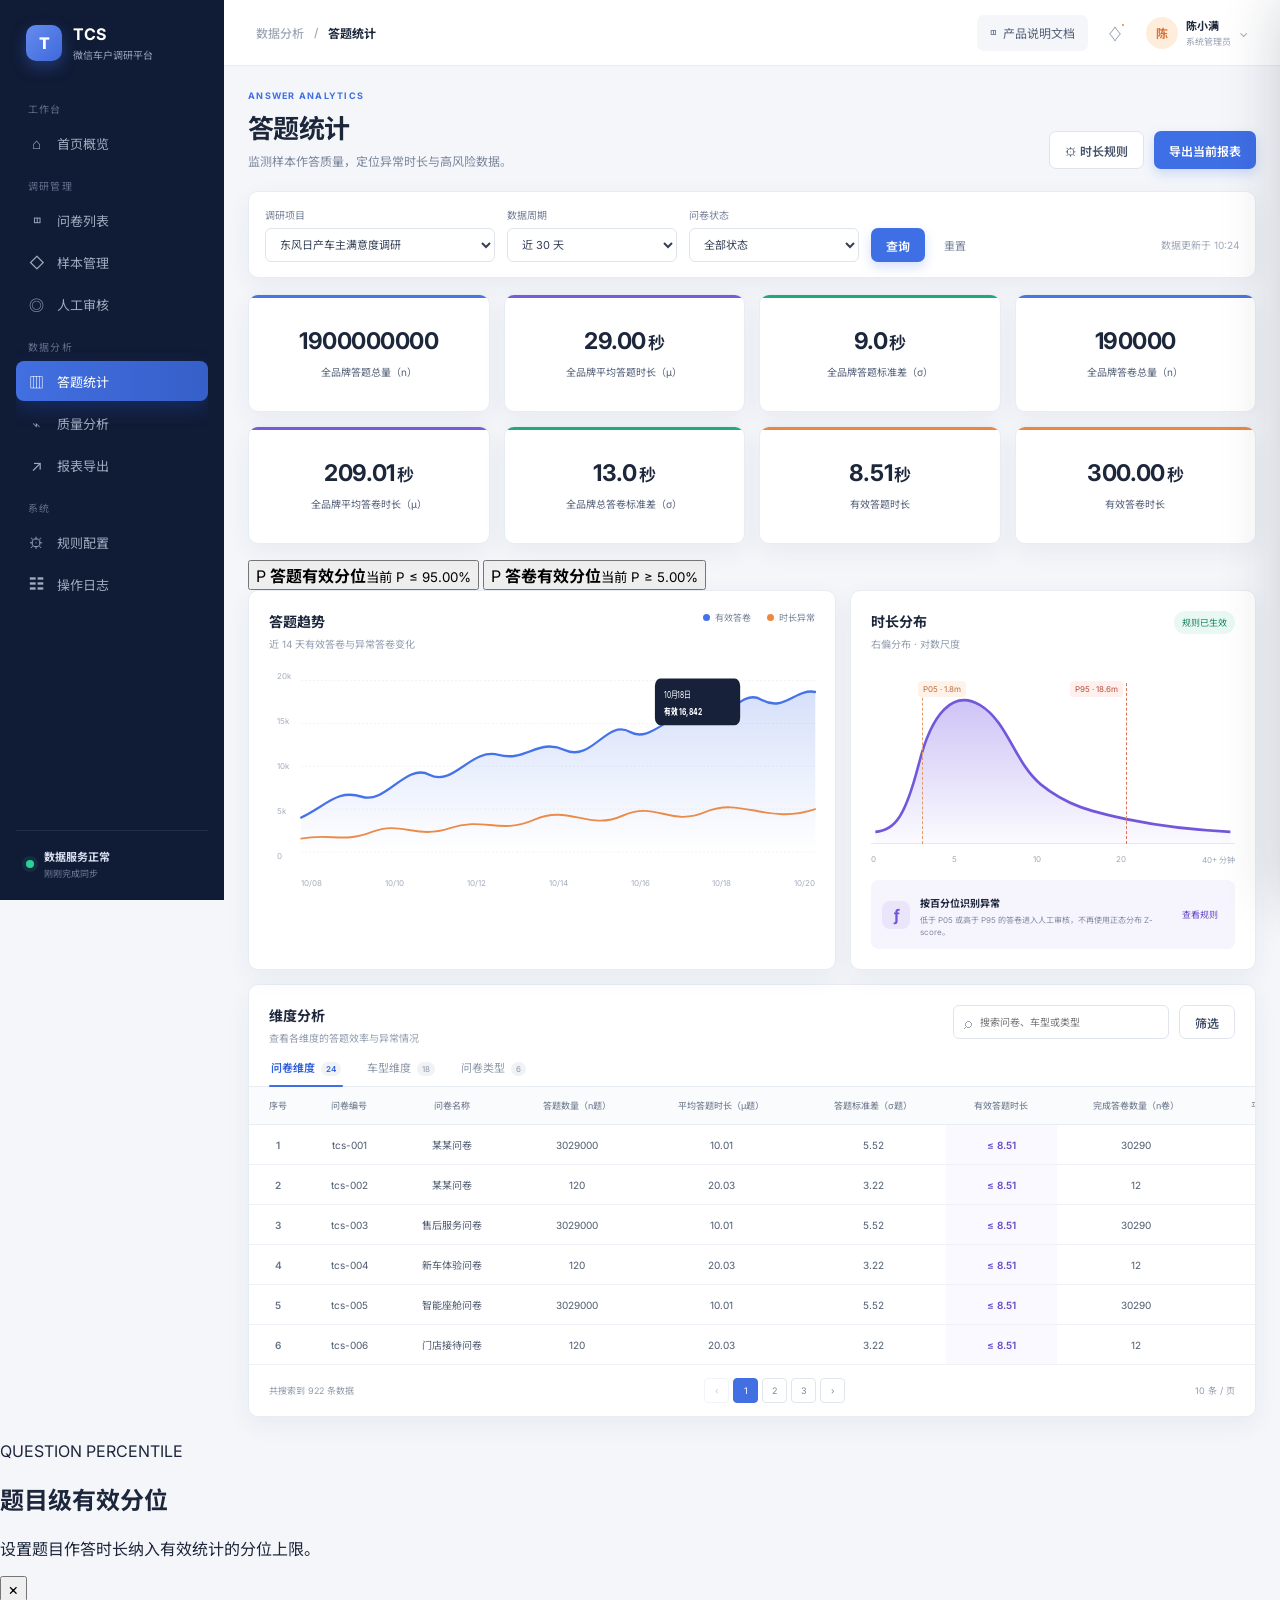
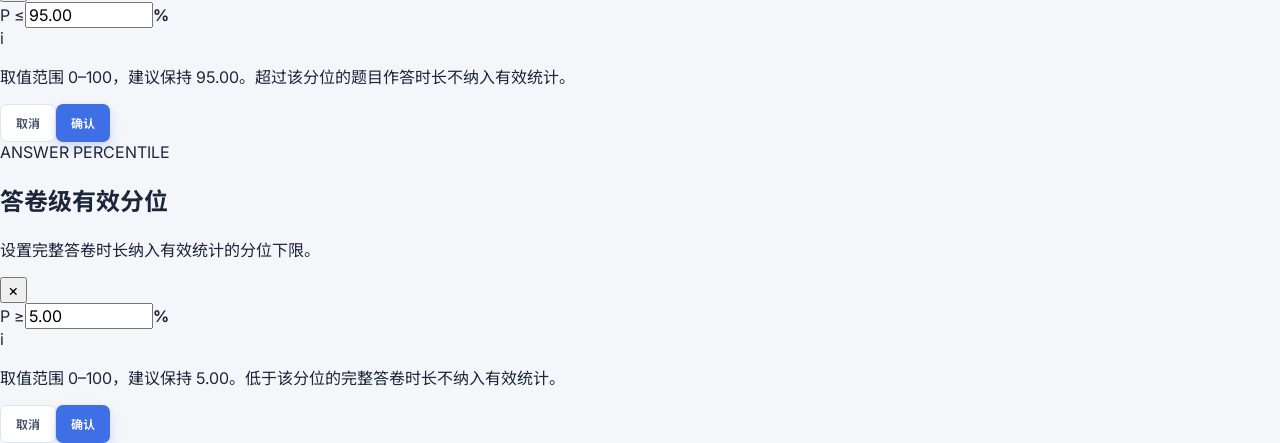
==== answer-statistics/index.html @ dcd7cc75 "Add percentile settings in index.html" ====
<!doctype html>
<html lang="zh-CN">
  <head>
    <meta charset="UTF-8" />
    <meta name="viewport" content="width=device-width, initial-scale=1.0" />
    <meta name="description" content="微信车户调研平台 · 答题统计" />
    <title>答题统计 · TCS</title>
    <link rel="preconnect" href="https://fonts.googleapis.com" />
    <link rel="preconnect" href="https://fonts.gstatic.com" crossorigin />
    <link href="https://fonts.googleapis.com/css2?family=Inter:wght@400;500;600;700&family=Noto+Sans+SC:wght@400;500;600;700&display=swap" rel="stylesheet" />
    <link rel="stylesheet" href="styles.css" />
    <link rel="stylesheet" href="overrides.css" />
  </head>
  <body>
    <div class="app-shell">
      <aside class="sidebar" aria-label="主导航">
        <a class="brand" href="#" aria-label="TCS 首页">
          <span class="brand-mark">T</span>
          <span><strong>TCS</strong><small>微信车户调研平台</small></span>
        </a>

        <nav class="menu">
          <p class="menu-label">工作台</p>
          <a href="#"><span class="menu-icon">⌂</span>首页概览</a>
          <p class="menu-label">调研管理</p>
          <a href="#"><span class="menu-icon">◫</span>问卷列表</a>
          <a href="#"><span class="menu-icon">◇</span>样本管理</a>
          <a href="#"><span class="menu-icon">◎</span>人工审核</a>
          <p class="menu-label">数据分析</p>
          <a class="active" href="#" aria-current="page"><span class="menu-icon">▥</span>答题统计</a>
          <a href="#"><span class="menu-icon">⌁</span>质量分析</a>
          <a href="#"><span class="menu-icon">↗</span>报表导出</a>
          <p class="menu-label">系统</p>
          <a href="#"><span class="menu-icon">⚙</span>规则配置</a>
          <a href="#"><span class="menu-icon">☷</span>操作日志</a>
        </nav>

        <div class="sidebar-foot">
          <span class="status-dot"></span>
          <div><strong>数据服务正常</strong><small>刚刚完成同步</small></div>
        </div>
      </aside>

      <main class="main">
        <header class="topbar">
          <div class="breadcrumb"><span>数据分析</span><b>/</b><strong>答题统计</strong></div>
          <div class="top-actions">
            <button class="ghost-button" id="docButton"><span>◫</span>产品说明文档</button>
            <button class="icon-button" aria-label="通知">♢<i></i></button>
            <div class="profile"><span class="avatar">陈</span><div><strong>陈小满</strong><small>系统管理员</small></div><span>⌄</span></div>
          </div>
        </header>

        <div class="content">
          <section class="page-heading">
            <div>
              <p class="eyebrow">ANSWER ANALYTICS</p>
              <h1>答题统计</h1>
              <p>监测样本作答质量，定位异常时长与高风险数据。</p>
            </div>
            <div class="heading-actions">
              <button class="secondary-button" id="ruleButton">⚙ 时长规则</button>
              <button class="primary-button" id="exportButton">导出当前报表</button>
            </div>
          </section>

          <section class="filter-card" aria-label="筛选条件">
            <label>调研项目
              <select id="projectFilter"><option>东风日产车主满意度调研</option><option>新能源购车意向研究</option></select>
            </label>
            <label>数据周期
              <select id="periodFilter"><option>近 30 天</option><option>近 7 天</option><option>本季度</option></select>
            </label>
            <label>问卷状态
              <select><option>全部状态</option><option>已完成</option><option>已审核</option></select>
            </label>
            <button class="primary-button compact" id="queryButton">查询</button>
            <button class="text-button" id="resetButton">重置</button>
            <span class="updated-at">数据更新于 10:24</span>
          </section>

          <section class="metrics" aria-label="关键指标">
            <article class="metric-card precise accent-blue">
              <strong>1900000000</strong><span>全品牌答题总量（n）</span>
            </article>
            <article class="metric-card precise accent-violet">
              <strong>29.00<em>秒</em></strong><span>全品牌平均答题时长（μ）</span>
            </article>
            <article class="metric-card precise accent-green">
              <strong>9.0<em>秒</em></strong><span>全品牌答题标准差（σ）</span>
            </article>
            <article class="metric-card precise accent-blue">
              <strong>190000</strong><span>全品牌答卷总量（n）</span>
            </article>
            <article class="metric-card precise accent-violet">
              <strong>209.01<em>秒</em></strong><span>全品牌平均答卷时长（μ）</span>
            </article>
            <article class="metric-card precise accent-green">
              <strong>13.0<em>秒</em></strong><span>全品牌总答卷标准差（σ）</span>
            </article>
            <article class="metric-card precise accent-orange">
              <strong>8.51<em>秒</em></strong><span>有效答题时长</span>
            </article>
            <article class="metric-card precise accent-orange">
              <strong>300.00<em>秒</em></strong><span>有效答卷时长</span>
            </article>
          </section>

          <section class="percentile-actions" aria-label="有效分位设置">
            <button class="percentile-button" id="questionPercentileButton">
              <span class="percentile-button-icon">P</span>
              <span><strong>答题有效分位</strong><small id="questionPercentileSummary">当前 P ≤ 95.00%</small></span>
            </button>
            <button class="percentile-button" id="answerPercentileButton">
              <span class="percentile-button-icon">P</span>
              <span><strong>答卷有效分位</strong><small id="answerPercentileSummary">当前 P ≥ 5.00%</small></span>
            </button>
          </section>

          <section class="insight-grid">
            <article class="panel chart-panel">
              <div class="panel-head">
                <div><h2>答题趋势</h2><p>近 14 天有效答卷与异常答卷变化</p></div>
                <div class="legend"><span><i class="blue"></i>有效答卷</span><span><i class="orange"></i>时长异常</span></div>
              </div>
              <div class="chart-wrap">
                <div class="y-labels"><span>20k</span><span>15k</span><span>10k</span><span>5k</span><span>0</span></div>
                <svg id="trendChart" viewBox="0 0 760 210" preserveAspectRatio="none" role="img" aria-label="答题趋势折线图">
                  <defs><linearGradient id="areaBlue" x1="0" y1="0" x2="0" y2="1"><stop offset="0" stop-color="#4472e8" stop-opacity=".22"/><stop offset="1" stop-color="#4472e8" stop-opacity="0"/></linearGradient></defs>
                  <g class="grid-lines"><line x1="0" y1="10" x2="760" y2="10"/><line x1="0" y1="55" x2="760" y2="55"/><line x1="0" y1="100" x2="760" y2="100"/><line x1="0" y1="145" x2="760" y2="145"/><line x1="0" y1="190" x2="760" y2="190"/></g>
                  <path class="area" d="M0,154 C40,140 54,124 90,132 S155,96 190,109 S252,80 292,88 S350,70 390,83 S452,50 486,64 S552,33 586,50 S646,16 680,30 S730,18 760,22 L760,190 L0,190Z"/>
                  <path class="line-main" d="M0,154 C40,140 54,124 90,132 S155,96 190,109 S252,80 292,88 S350,70 390,83 S452,50 486,64 S552,33 586,50 S646,16 680,30 S730,18 760,22"/>
                  <path class="line-alert" d="M0,176 C45,170 62,181 105,169 S170,177 220,165 S294,172 345,156 S425,168 475,152 S545,164 598,148 S690,162 760,145"/>
                  <circle class="focus-dot" cx="586" cy="50" r="5"/><g class="chart-tip"><rect x="523" y="8" width="126" height="49" rx="8"/><text x="537" y="28">10月18日</text><text x="537" y="46">有效 16,842</text></g>
                </svg>
                <div class="x-labels"><span>10/08</span><span>10/10</span><span>10/12</span><span>10/14</span><span>10/16</span><span>10/18</span><span>10/20</span></div>
              </div>
            </article>

            <article class="panel distribution-panel">
              <div class="panel-head"><div><h2>时长分布</h2><p>右偏分布 · 对数尺度</p></div><span class="live-tag">规则已生效</span></div>
              <div class="distribution-chart">
                <div class="threshold p05"><span>P05 · 1.8m</span></div>
                <div class="threshold p95"><span>P95 · 18.6m</span></div>
                <svg viewBox="0 0 420 190" preserveAspectRatio="none" aria-label="右偏时长分布曲线">
                  <defs><linearGradient id="distArea" x1="0" y1="0" x2="0" y2="1"><stop offset="0" stop-color="#7d63e7" stop-opacity=".38"/><stop offset="1" stop-color="#7d63e7" stop-opacity=".03"/></linearGradient></defs>
                  <path d="M5,178 C28,177 40,160 55,106 C70,50 95,25 126,42 C158,60 166,104 196,127 C229,152 260,157 298,165 C334,172 370,176 415,178 L415,190 L5,190Z" fill="url(#distArea)"/>
                  <path d="M5,178 C28,177 40,160 55,106 C70,50 95,25 126,42 C158,60 166,104 196,127 C229,152 260,157 298,165 C334,172 370,176 415,178" fill="none" stroke="#7357db" stroke-width="3"/>
                </svg>
                <div class="dist-axis"><span>0</span><span>5</span><span>10</span><span>20</span><span>40+ 分钟</span></div>
              </div>
              <div class="rule-summary"><span class="rule-icon">ƒ</span><div><strong>按百分位识别异常</strong><p>低于 P05 或高于 P95 的答卷进入人工审核，不再使用正态分布 Z-score。</p></div><button id="detailRuleButton">查看规则</button></div>
            </article>
          </section>

          <section class="panel data-panel">
            <div class="panel-head table-head">
              <div><h2>维度分析</h2><p>查看各维度的答题效率与异常情况</p></div>
              <div class="table-actions"><label class="search-box">⌕<input id="tableSearch" placeholder="搜索问卷、车型或类型" /></label><button class="secondary-button">筛选</button></div>
            </div>
            <div class="tabs" role="tablist">
              <button class="tab active" data-tab="question">问卷维度 <span>24</span></button>
              <button class="tab" data-tab="vehicle">车型维度 <span>18</span></button>
              <button class="tab" data-tab="type">问卷类型 <span>6</span></button>
            </div>
            <div class="table-wrap">
              <table id="dimensionTable" class="question-table">
                <thead id="dataHead"></thead>
                <tbody id="dataRows"></tbody>
              </table>
            </div>
            <div class="pagination"><span id="resultCount">共 24 条数据</span><div><button disabled>‹</button><button class="current">1</button><button>2</button><button>3</button><button>›</button></div><span>10 条 / 页</span></div>
          </section>
        </div>
      </main>
    </div>

    <div class="drawer-backdrop" id="drawerBackdrop"></div>
    <aside class="doc-drawer" id="docDrawer" aria-hidden="true" aria-label="产品说明文档">
      <div class="drawer-head"><div><span class="doc-kicker">PRODUCT BRIEF · V1.3</span><h2>答题统计 · 产品说明</h2></div><button class="close-button" id="closeDrawer" aria-label="关闭">×</button></div>
      <div class="drawer-nav"><button class="active" data-section="overview">功能概述</button><button data-section="rule">时长规则</button><button data-section="fields">字段口径</button></div>
      <div class="drawer-content">
        <section class="doc-section" id="overview">
          <h3>1. 功能概述</h3>
          <p>答题统计用于从问卷、车型和问卷类型三个维度，监控答卷规模、作答效率与异常质量，帮助审核人员快速定位需复核样本。</p>
          <div class="callout blue"><strong>本次更新</strong><p>新增左侧「答题统计」菜单；人工审核的时长判定由正态假设调整为适配右偏数据的百分位规则。</p></div>
          <h4>核心操作</h4>
          <ol><li>选择项目、周期和问卷状态后点击「查询」。</li><li>通过趋势与分布识别异常波动。</li><li>切换分析维度，在列表查看异常答卷并进入人工审核。</li></ol>
        </section>
        <section class="doc-section" id="rule">
          <h3>2. 人工审核 · 时长判断规则</h3>
          <p>实际答题时长通常呈右偏长尾，均值与标准差容易被极端值拉高。因此不再使用原正态分布 Z-score，改用<strong>分组百分位</strong>作为主判定。</p>
          <div class="formula-card"><span>建议规则</span><strong>异常 = t &lt; P05 或 t &gt; P95</strong><small>t = 有效作答时长；阈值按问卷版本 × 渠道分组计算</small></div>
          <h4>处理流程</h4>
          <div class="steps"><div><b>1</b><span><strong>数据清洗</strong><small>排除预览、超时中断与无效记录</small></span></div><i></i><div><b>2</b><span><strong>分组计算</strong><small>对时长做 log1p 后计算 P05 / P95</small></span></div><i></i><div><b>3</b><span><strong>生成标记</strong><small>过短 / 正常 / 过长，写入判定版本</small></span></div></div>
          <div class="callout amber"><strong>小样本保护</strong><p>分组有效样本少于 200 时，回退到同问卷类型近 90 天基线；少于 50 时仅提示、不自动判异常。</p></div>
          <h4>落地改动</h4>
          <ul><li>离线任务：每日重算分组阈值，并保留规则版本与样本窗口。</li><li>审核接口：返回 <code>duration_status</code>、<code>threshold_low</code>、<code>threshold_high</code> 与判定原因。</li><li>页面列表：展示阈值、异常类型及规则状态，支持筛选并跳转人工审核。</li><li>上线验收：历史 30 天回放，对比人工命中率、误报率和异常覆盖率。</li></ul>
        </section>
        <section class="doc-section" id="fields">
          <h3>3. 字段与指标口径</h3>
          <dl class="field-list"><div><dt>有效答题时长</dt><dd>提交时间减开始时间，扣除页面切后台超过 5 分钟的停留段。</dd></div><div><dt>异常率</dt><dd>时长异常答卷数 ÷ 有效答卷数。</dd></div><div><dt>P05 / P95</dt><dd>同分组有效时长在当前滚动窗口内的第 5 / 95 百分位值。</dd></div><div><dt>人工审核</dt><dd>异常样本进入待审核池，由审核员确认通过或驳回。</dd></div></dl>
          <p class="doc-note">更新时间：2026-10-21 · 负责人：数据产品组</p>
        </section>
      </div>
    </aside>

    <div class="setting-backdrop" id="settingBackdrop"></div>
    <section class="setting-modal" id="questionPercentileModal" role="dialog" aria-modal="true" aria-labelledby="questionPercentileTitle" aria-hidden="true">
      <div class="setting-modal-head">
        <div><span class="setting-kicker">QUESTION PERCENTILE</span><h2 id="questionPercentileTitle">题目级有效分位</h2><p>设置题目作答时长纳入有效统计的分位上限。</p></div>
        <button class="setting-close" data-setting-close aria-label="关闭">×</button>
      </div>
      <div class="setting-modal-body">
        <label class="percentile-field"><span>P ≤</span><input id="questionPercentileInput" type="number" min="0" max="100" step="0.01" value="95.00" /><b>%</b></label>
        <div class="setting-hint"><span>i</span><p>取值范围 0–100，建议保持 95.00。超过该分位的题目作答时长不纳入有效统计。</p></div>
      </div>
      <div class="setting-modal-foot"><button class="secondary-button" data-setting-close>取消</button><button class="primary-button" id="saveQuestionPercentile">确认</button></div>
    </section>

    <section class="setting-modal" id="answerPercentileModal" role="dialog" aria-modal="true" aria-labelledby="answerPercentileTitle" aria-hidden="true">
      <div class="setting-modal-head">
        <div><span class="setting-kicker">ANSWER PERCENTILE</span><h2 id="answerPercentileTitle">答卷级有效分位</h2><p>设置完整答卷时长纳入有效统计的分位下限。</p></div>
        <button class="setting-close" data-setting-close aria-label="关闭">×</button>
      </div>
      <div class="setting-modal-body">
        <label class="percentile-field"><span>P ≥</span><input id="answerPercentileInput" type="number" min="0" max="100" step="0.01" value="5.00" /><b>%</b></label>
        <div class="setting-hint"><span>i</span><p>取值范围 0–100，建议保持 5.00。低于该分位的完整答卷时长不纳入有效统计。</p></div>
      </div>
      <div class="setting-modal-foot"><button class="secondary-button" data-setting-close>取消</button><button class="primary-button" id="saveAnswerPercentile">确认</button></div>
    </section>

    <div class="toast" id="toast"><span>✓</span><p><strong>已完成</strong><small>报表已准备就绪</small></p></div>
    <script src="app.js"></script>
  </body>
</html>
---- answer-statistics/styles.css ----
:root{--navy:#101b35;--navy-2:#172646;--primary:#3f6fe5;--primary-2:#2f5fd3;--bg:#f4f6fa;--panel:#fff;--text:#1d273b;--muted:#7b879e;--line:#e8ecf3;--green:#1fa879;--orange:#ee873b;--violet:#7457da;--shadow:0 8px 24px rgba(34,51,84,.06);font-family:Inter,"Noto Sans SC",sans-serif;color:var(--text);background:var(--bg);font-synthesis:none}
*{box-sizing:border-box}body{margin:0;min-width:1180px;background:var(--bg)}button,input,select{font:inherit}.app-shell{display:flex;min-height:100vh}.sidebar{position:fixed;inset:0 auto 0 0;width:224px;background:var(--navy);color:#d8e0f0;padding:24px 16px 18px;display:flex;flex-direction:column;z-index:5}.brand{display:flex;gap:11px;align-items:center;color:white;text-decoration:none;padding:0 10px 26px}.brand-mark{width:36px;height:36px;border-radius:10px;display:grid;place-items:center;background:linear-gradient(135deg,#668cf0,#3d69da);font-weight:800;box-shadow:0 6px 16px rgba(68,114,232,.35)}.brand strong{display:block;font-size:16px;letter-spacing:.04em}.brand small{display:block;font-size:10px;color:#95a4c0;margin-top:3px}.menu{overflow:auto}.menu-label{padding:13px 12px 5px;margin:0;color:#61708d;font-size:10px;letter-spacing:.12em}.menu a{height:40px;padding:0 12px;display:flex;align-items:center;gap:12px;border-radius:8px;color:#9facbf;text-decoration:none;font-size:13px;margin:2px 0;transition:.2s}.menu a:hover{color:white;background:rgba(255,255,255,.05)}.menu a.active{color:#fff;background:linear-gradient(90deg,#426fe1,#365fc8);box-shadow:0 7px 20px rgba(38,82,189,.32)}.menu-icon{width:17px;text-align:center;font-size:15px}.sidebar-foot{margin-top:auto;border-top:1px solid rgba(255,255,255,.08);padding:17px 10px 2px;display:flex;gap:10px;align-items:center}.status-dot{width:8px;height:8px;border-radius:50%;background:#2ad19b;box-shadow:0 0 0 4px rgba(42,209,155,.1)}.sidebar-foot strong,.sidebar-foot small{display:block}.sidebar-foot strong{font-size:11px}.sidebar-foot small{font-size:9px;color:#6f7f9c;margin-top:3px}.main{margin-left:224px;width:calc(100% - 224px)}.topbar{height:66px;background:#fff;border-bottom:1px solid var(--line);display:flex;align-items:center;justify-content:space-between;padding:0 32px;position:sticky;top:0;z-index:4}.breadcrumb{display:flex;align-items:center;gap:10px;font-size:12px}.breadcrumb span,.breadcrumb b{color:#a0a9b9;font-weight:500}.top-actions,.heading-actions,.table-actions{display:flex;align-items:center;gap:10px}.ghost-button,.secondary-button,.primary-button,.text-button,.icon-button{border:0;cursor:pointer;border-radius:7px;transition:.2s}.ghost-button{height:36px;color:#526078;background:#f4f6fa;padding:0 13px;display:flex;gap:7px;align-items:center;font-size:12px}.ghost-button:hover,.secondary-button:hover{background:#e9edf5}.icon-button{height:34px;width:34px;position:relative;background:transparent;color:#758199}.icon-button i{position:absolute;width:6px;height:6px;border-radius:50%;background:#f07842;right:6px;top:6px;border:2px solid white}.profile{display:flex;gap:8px;align-items:center;margin-left:4px}.avatar{height:32px;width:32px;border-radius:50%;background:#ffeddc;color:#db7135;display:grid;place-items:center;font-weight:700;font-size:12px}.profile strong,.profile small{display:block}.profile strong{font-size:11px}.profile small{color:#9aa4b6;font-size:9px;margin-top:2px}.profile>span:last-child{color:#9ca6b6;font-size:12px}.content{padding:28px 32px 52px;max-width:1540px;margin:0 auto}.page-heading{display:flex;align-items:flex-end;justify-content:space-between;margin-bottom:22px}.eyebrow{color:var(--primary);font-size:9px;font-weight:700;letter-spacing:.14em;margin:0 0 7px}.page-heading h1{font-size:26px;margin:0 0 7px;letter-spacing:-.02em}.page-heading p:last-child{font-size:12px;color:var(--muted);margin:0}.primary-button,.secondary-button{height:38px;padding:0 15px;font-size:12px;font-weight:600}.primary-button{color:#fff;background:var(--primary);box-shadow:0 5px 12px rgba(63,111,229,.22)}.primary-button:hover{background:var(--primary-2);transform:translateY(-1px)}.secondary-button{background:#fff;border:1px solid #dfe4ed;color:#455269}.filter-card{background:white;border:1px solid var(--line);border-radius:10px;padding:15px 16px;display:flex;align-items:flex-end;gap:12px;box-shadow:var(--shadow);margin-bottom:16px}.filter-card label{font-size:10px;color:#768198;display:flex;flex-direction:column;gap:6px}.filter-card select{height:34px;border:1px solid #dfe4ec;border-radius:6px;background:#fff;color:#344056;padding:0 32px 0 10px;min-width:170px;font-size:11px;outline:0}.filter-card label:first-child select{min-width:230px}.filter-card select:focus{border-color:#6e91ea}.compact{height:34px}.text-button{height:34px;background:transparent;color:#778399;font-size:11px;padding:0 7px}.updated-at{margin-left:auto;color:#a0a9b8;font-size:10px;padding-bottom:10px}.metrics{display:grid;grid-template-columns:repeat(4,1fr);gap:14px;margin:16px 0}.metric-card{background:white;border:1px solid var(--line);border-radius:10px;padding:18px 18px 16px;position:relative;box-shadow:var(--shadow);overflow:hidden}.metric-card:before{content:"";position:absolute;left:0;top:0;bottom:0;width:3px;background:var(--accent)}.metric-card>span{font-size:11px;color:#778399}.metric-card>strong{font-size:25px;display:block;margin:11px 0 8px;letter-spacing:-.02em}.metric-card>strong small{font-size:11px;margin-left:4px;color:#66748a;font-weight:500}.metric-card>small{color:#9aa4b5;font-size:9px}.metric-card>small em{color:var(--green);font-style:normal}.metric-card>small b{color:var(--orange)}.metric-icon{position:absolute;right:16px;top:15px;width:29px;height:29px;border-radius:8px;display:grid;place-items:center;background:color-mix(in srgb,var(--accent) 10%,white);color:var(--accent);font-weight:700}.accent-blue{--accent:#4875e6}.accent-violet{--accent:#745cdb}.accent-green{--accent:#20aa79}.accent-orange{--accent:#ee873b}.insight-grid{display:grid;grid-template-columns:1.55fr 1fr;gap:14px;margin-bottom:14px}.panel{background:#fff;border:1px solid var(--line);border-radius:10px;box-shadow:var(--shadow)}.chart-panel,.distribution-panel{padding:20px}.panel-head{display:flex;justify-content:space-between;align-items:flex-start}.panel-head h2{font-size:14px;margin:0 0 5px}.panel-head p{font-size:10px;color:#929daf;margin:0}.legend{display:flex;gap:16px;font-size:9px;color:#778399}.legend span{display:flex;align-items:center;gap:5px}.legend i{width:7px;height:7px;border-radius:50%}.legend .blue{background:#4472e8}.legend .orange{background:#ed8843}.chart-wrap{position:relative;margin:20px 0 0 32px;height:230px}.chart-wrap svg{width:100%;height:200px;overflow:visible}.grid-lines line{stroke:#edf0f5;stroke-width:1;stroke-dasharray:3 3}.area{fill:url(#areaBlue)}.line-main,.line-alert{fill:none;stroke-linecap:round;stroke-width:2.5}.line-main{stroke:#4472e8}.line-alert{stroke:#ec8b47;stroke-width:2}.focus-dot{fill:#fff;stroke:#4472e8;stroke-width:3}.chart-tip rect{fill:#17213a}.chart-tip text{fill:#fff;font-size:10px}.chart-tip text:last-child{font-weight:700}.y-labels{position:absolute;right:calc(100% + 10px);height:190px;top:0;display:flex;flex-direction:column;justify-content:space-between;color:#a4adbc;font-size:8px}.x-labels{display:flex;justify-content:space-between;color:#a4adbc;font-size:8px;padding-top:3px}.live-tag{font-size:9px;color:#19865f;background:#eaf8f3;padding:5px 8px;border-radius:12px}.distribution-chart{position:relative;margin-top:15px;height:201px}.distribution-chart svg{width:100%;height:178px;border-bottom:1px solid #e4e8ef}.dist-axis{display:flex;justify-content:space-between;color:#a0a9b8;font-size:8px;margin-top:6px}.threshold{position:absolute;top:17px;bottom:23px;border-left:1px dashed;z-index:2}.threshold span{position:absolute;white-space:nowrap;top:-2px;font-size:8px;padding:3px 5px;border-radius:4px}.p05{left:14%;border-color:#e59965}.p05 span{left:-5px;color:#be6d38;background:#fff2e8}.p95{left:70%;border-color:#df725d}.p95 span{right:4px;color:#b44e3e;background:#fff0ed}.rule-summary{margin-top:13px;border-radius:8px;background:#f6f4fd;display:flex;align-items:center;padding:11px;gap:10px}.rule-icon{width:28px;height:28px;border-radius:8px;background:#eae5fb;color:#7155d7;display:grid;place-items:center;font-weight:700}.rule-summary div{flex:1}.rule-summary strong{font-size:10px}.rule-summary p{font-size:8px;line-height:1.5;color:#818aa0;margin:3px 0 0}.rule-summary button{background:transparent;border:0;color:#6548ca;font-size:9px;cursor:pointer}.data-panel{overflow:hidden}.table-head{padding:20px 20px 14px}.search-box{height:34px;border:1px solid #e0e5ed;border-radius:6px;display:flex;align-items:center;gap:6px;color:#9da7b7;padding:0 10px}.search-box input{border:0;outline:0;width:180px;font-size:10px}.table-actions .secondary-button{height:34px}.tabs{padding:0 20px;border-bottom:1px solid var(--line);display:flex;gap:22px}.tab{padding:0 2px 11px;border:0;background:transparent;color:#8c97a9;font-size:11px;cursor:pointer;position:relative}.tab span{font-size:8px;background:#f0f2f6;border-radius:8px;padding:2px 5px;margin-left:3px}.tab.active{color:#2e5fda;font-weight:600}.tab.active:after{content:"";position:absolute;left:0;right:0;bottom:-1px;height:2px;background:#3f6fe5;border-radius:2px}.table-wrap{overflow-x:auto}table{border-collapse:collapse;width:100%;min-width:1020px}th{text-align:left;background:#fafbfc;padding:11px 13px;color:#7e899b;font-weight:500;font-size:9px;border-bottom:1px solid var(--line)}td{padding:12px 13px;font-size:10px;border-bottom:1px solid #eef1f5;color:#4e5b70;white-space:nowrap}tbody tr:hover{background:#fafcff}td:first-child{font-weight:600;color:#26334a}.name-cell{display:flex;align-items:center;gap:8px}.name-badge{width:25px;height:25px;border-radius:6px;display:grid;place-items:center;background:#edf2ff;color:#5275d7;font-size:8px}.threshold-chip{background:#f4f1fc;color:#6c55c0;padding:4px 7px;border-radius:5px}.rate-high{color:#d76646;font-weight:600}.rate-normal{color:#56647a}.review-button{border:0;background:#edf2ff;color:#315fd1;border-radius:5px;padding:5px 8px;font-size:9px;cursor:pointer}.more-button{border:0;background:transparent;color:#9aa4b5;cursor:pointer}.pagination{padding:13px 20px;display:flex;align-items:center;justify-content:space-between;font-size:9px;color:#909bad}.pagination div{display:flex;gap:4px}.pagination button{border:1px solid #e1e6ee;background:#fff;color:#7c8799;border-radius:4px;width:25px;height:25px;font-size:9px}.pagination button.current{background:#426fe1;color:white;border-color:#426fe1}.pagination button:disabled{opacity:.45}.drawer-backdrop{position:fixed;inset:0;background:rgba(14,22,39,.35);opacity:0;pointer-events:none;z-index:19;transition:.25s}.drawer-backdrop.open{opacity:1;pointer-events:auto}.doc-drawer{position:fixed;right:0;top:0;bottom:0;width:610px;max-width:52vw;background:#fff;z-index:20;transform:translateX(102%);transition:.32s cubic-bezier(.2,.8,.2,1);box-shadow:-18px 0 50px rgba(20,30,50,.16);display:flex;flex-direction:column}.doc-drawer.open{transform:none}.drawer-head{padding:25px 28px 18px;display:flex;justify-content:space-between;align-items:flex-start}.doc-kicker{font-size:8px;color:#4772df;letter-spacing:.12em;font-weight:700}.drawer-head h2{font-size:19px;margin:7px 0 0}.close-button{border:0;background:#f4f6f9;width:32px;height:32px;border-radius:50%;font-size:20px;color:#778399;cursor:pointer}.drawer-nav{display:flex;gap:20px;padding:0 28px;border-bottom:1px solid var(--line)}.drawer-nav button{border:0;background:transparent;padding:0 2px 12px;font-size:10px;color:#8994a6;cursor:pointer;position:relative}.drawer-nav button.active{font-weight:600;color:#3565d8}.drawer-nav button.active:after{content:"";position:absolute;left:0;right:0;height:2px;background:#3565d8;bottom:-1px}.drawer-content{padding:24px 30px 50px;overflow-y:auto;scroll-behavior:smooth}.doc-section{margin-bottom:34px;scroll-margin-top:10px}.doc-section h3{font-size:15px;margin:0 0 12px}.doc-section h4{font-size:11px;margin:20px 0 10px}.doc-section p,.doc-section li{font-size:10px;line-height:1.8;color:#667289}.doc-section ol,.doc-section ul{padding-left:18px}.doc-section li{margin-bottom:5px}.callout{border-radius:8px;padding:12px 14px;margin:14px 0}.callout strong{font-size:10px}.callout p{margin:4px 0 0}.callout.blue{background:#f1f5ff;border-left:3px solid #4772df}.callout.amber{background:#fff7ed;border-left:3px solid #e8944a}.formula-card{padding:15px;background:#171f37;color:#fff;border-radius:9px;margin:13px 0;display:flex;flex-direction:column;align-items:flex-start}.formula-card span{font-size:8px;color:#95a5c5}.formula-card strong{font-size:16px;margin:8px 0;font-family:Georgia,serif}.formula-card small{font-size:8px;color:#a9b5cc}.steps{display:flex;align-items:center}.steps div{flex:1;display:flex;gap:7px}.steps div>b{width:21px;height:21px;border-radius:50%;background:#edf2ff;color:#3e69d8;display:grid;place-items:center;font-size:9px;flex:none}.steps span strong,.steps span small{display:block}.steps span strong{font-size:9px}.steps span small{font-size:7px;color:#8d98a9;line-height:1.5;margin-top:3px}.steps>i{width:20px;height:1px;background:#dfe4ed;margin:0 5px}.field-list{margin:0}.field-list div{display:grid;grid-template-columns:110px 1fr;padding:11px 0;border-bottom:1px solid #edf0f4}.field-list dt{font-weight:600;font-size:10px}.field-list dd{margin:0;font-size:9px;line-height:1.7;color:#6f7a8d}.doc-note{color:#a0a9b8!important;border-top:1px solid #edf0f4;padding-top:15px;margin-top:20px!important}code{font-size:9px;background:#f0f2f6;padding:2px 4px;border-radius:3px}.toast{position:fixed;right:24px;bottom:24px;background:#17213a;color:#fff;border-radius:9px;padding:13px 16px;display:flex;align-items:center;gap:10px;z-index:30;box-shadow:0 12px 30px rgba(13,21,38,.25);transform:translateY(90px);opacity:0;transition:.3s}.toast.show{transform:none;opacity:1}.toast>span{background:#27ae7b;width:24px;height:24px;border-radius:50%;display:grid;place-items:center}.toast strong,.toast small{display:block}.toast strong{font-size:10px}.toast small{font-size:8px;color:#aeb9cd;margin-top:3px}@media(max-width:1280px){.content{padding:24px}.insight-grid{grid-template-columns:1.45fr 1fr}.metric-card{padding:15px}.doc-drawer{width:560px}}
---- answer-statistics/overrides.css ----
.metrics {
  grid-template-columns: repeat(6, minmax(0, 1fr));
  align-items: stretch;
}

.metric-card.precise {
  min-height: 118px;
  padding: 24px 10px 20px;
  display: flex;
  flex-direction: column;
  align-items: center;
  justify-content: center;
  text-align: center;
}

.metric-card.precise::before {
  inset: 0 0 auto;
  width: auto;
  height: 3px;
}

.metric-card.precise strong {
  margin: 0 0 12px;
  font-size: 23px;
  line-height: 1;
  white-space: nowrap;
}

.metric-card.precise strong em {
  margin-left: 2px;
  color: inherit;
  font-size: 17px;
  font-style: normal;
  font-weight: 600;
}

.metric-card.precise > span {
  color: #536078;
  font-size: 10px;
  line-height: 1.45;
  white-space: nowrap;
}

@media (max-width: 1280px) {
  .metrics {
    grid-template-columns: repeat(4, minmax(0, 1fr));
  }
}

#dimensionTable {
  table-layout: auto;
}

#dimensionTable.question-table,
#dimensionTable.type-table {
  min-width: 1380px;
}

#dimensionTable.vehicle-table {
  min-width: 1580px;
}

#dimensionTable th {
  padding: 12px 10px;
  text-align: center;
  line-height: 1.45;
  white-space: normal;
  vertical-align: middle;
}

#dimensionTable td {
  padding: 12px 10px;
  text-align: center;
}

#dimensionTable th:first-child,
#dimensionTable td:first-child {
  width: 58px;
}

.row-number {
  color: #647188;
  font-weight: 600;
}

.linked-value {
  color: #315fd1;
  font-weight: 600;
}

.duration-rule {
  color: #6548ca;
  font-weight: 600;
  background: #faf9ff;
}
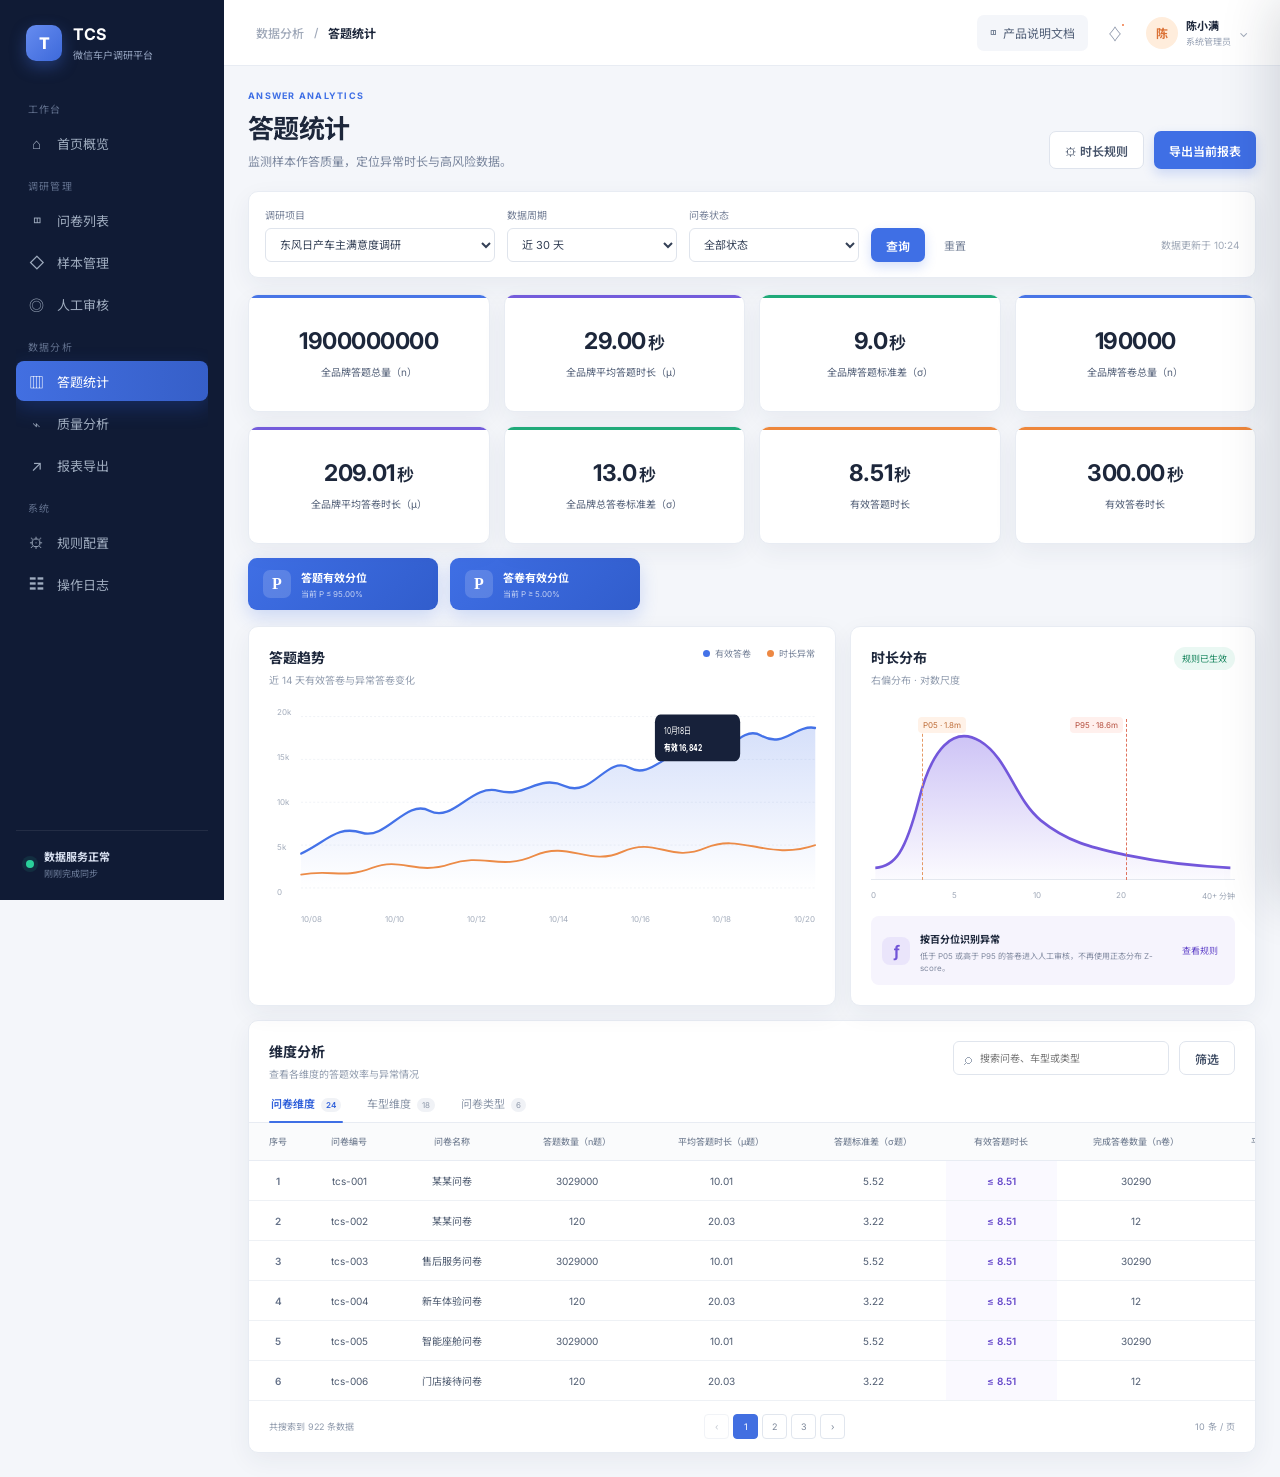
==== commit 0ee4d093: "Expand answer statistics product documentation (index.html)" ====
--- a/answer-statistics/index.html
+++ b/answer-statistics/index.html
@@ -177,30 +177,65 @@
 
     <div class="drawer-backdrop" id="drawerBackdrop"></div>
     <aside class="doc-drawer" id="docDrawer" aria-hidden="true" aria-label="产品说明文档">
-      <div class="drawer-head"><div><span class="doc-kicker">PRODUCT BRIEF · V1.3</span><h2>答题统计 · 产品说明</h2></div><button class="close-button" id="closeDrawer" aria-label="关闭">×</button></div>
-      <div class="drawer-nav"><button class="active" data-section="overview">功能概述</button><button data-section="rule">时长规则</button><button data-section="fields">字段口径</button></div>
+      <div class="drawer-head"><div><span class="doc-kicker">PRODUCT BRIEF · V1.4</span><h2>答题统计 · 产品说明</h2></div><button class="close-button" id="closeDrawer" aria-label="关闭">×</button></div>
+      <div class="drawer-nav"><button class="active" data-section="overview">功能概述</button><button data-section="rule">题目时长</button><button data-section="percentile">分位解释</button><button data-section="answer-rule">答卷审核</button><button data-section="incremental">补偿计算</button><button data-section="fields">字段口径</button></div>
       <div class="drawer-content">
         <section class="doc-section" id="overview">
           <h3>1. 功能概述</h3>
-          <p>答题统计用于从问卷、车型和问卷类型三个维度，监控答卷规模、作答效率与异常质量，帮助审核人员快速定位需复核样本。</p>
-          <div class="callout blue"><strong>本次更新</strong><p>新增左侧「答题统计」菜单；人工审核的时长判定由正态假设调整为适配右偏数据的百分位规则。</p></div>
-          <h4>核心操作</h4>
-          <ol><li>选择项目、周期和问卷状态后点击「查询」。</li><li>通过趋势与分布识别异常波动。</li><li>切换分析维度，在列表查看异常答卷并进入人工审核。</li></ol>
+          <p>本模块用于解释答题统计页面中题目级、答卷级时长指标的来源，以及异常答卷进入人工审核的判断过程。统计分别以<strong>车型下的题目作答记录</strong>和<strong>车型下的完整问卷记录</strong>为口径。</p>
+          <div class="doc-scope-grid"><div><span>01</span><strong>题目级推定</strong><small>识别超长单题，计算每份答卷的推定答题时长。</small></div><div><span>02</span><strong>答卷级审核</strong><small>识别过快或疑似乱答答卷，进入人工审核。</small></div><div><span>03</span><strong>增量补偿</strong><small>以旧统计量和新增样本滚动更新均值、标准差及分位。</small></div></div>
+          <h4>页面入口</h4>
+          <ul><li>「答题有效分位」配置题目级分位上限，默认 <strong>P ≤ 95.00%</strong>。</li><li>「答卷有效分位」配置答卷级分位下限，默认 <strong>P ≥ 5.00%</strong>。</li><li>问卷、车型、问卷类型三个列表展示 n、μ、σ 及有效时长结果。</li></ul>
+          <div class="callout amber"><strong>口径关系说明</strong><p>四张原图采用均值、标准差、Z 值和正态分布函数 Φ(z) 计算分位。实际答题时长若呈明显右偏长尾，生产判定应优先采用同分组的经验百分位；Z-score 方案作为指标推导和历史兼容口径保留，避免把“正态假设”误当成业务数据的必然分布。</p></div>
         </section>
         <section class="doc-section" id="rule">
-          <h3>2. 人工审核 · 时长判断规则</h3>
-          <p>实际答题时长通常呈右偏长尾，均值与标准差容易被极端值拉高。因此不再使用原正态分布 Z-score，改用<strong>分组百分位</strong>作为主判定。</p>
-          <div class="formula-card"><span>建议规则</span><strong>异常 = t &lt; P05 或 t &gt; P95</strong><small>t = 有效作答时长；阈值按问卷版本 × 渠道分组计算</small></div>
-          <h4>处理流程</h4>
-          <div class="steps"><div><b>1</b><span><strong>数据清洗</strong><small>排除预览、超时中断与无效记录</small></span></div><i></i><div><b>2</b><span><strong>分组计算</strong><small>对时长做 log1p 后计算 P05 / P95</small></span></div><i></i><div><b>3</b><span><strong>生成标记</strong><small>过短 / 正常 / 过长，写入判定版本</small></span></div></div>
-          <div class="callout amber"><strong>小样本保护</strong><p>分组有效样本少于 200 时，回退到同问卷类型近 90 天基线；少于 50 时仅提示、不自动判异常。</p></div>
-          <h4>落地改动</h4>
-          <ul><li>离线任务：每日重算分组阈值，并保留规则版本与样本窗口。</li><li>审核接口：返回 <code>duration_status</code>、<code>threshold_low</code>、<code>threshold_high</code> 与判定原因。</li><li>页面列表：展示阈值、异常类型及规则状态，支持筛选并跳转人工审核。</li><li>上线验收：历史 30 天回放，对比人工命中率、误报率和异常覆盖率。</li></ul>
+          <h3>2. 第一步：推定用户答题时长</h3>
+          <p>统计口径为<strong>题目维度</strong>。针对某一车型下所有问卷，收集实际单题作答时长集合 <code>{x₁, x₂, …, xₙ}</code>，其中 n 为答题记录数。</p>
+          <div class="doc-step-list"><div><b>1</b><p><strong>准备样本</strong><small>剔除预览、未提交、无开始时间等无效记录；按车型及题目口径聚合。</small></p></div><div><b>2</b><p><strong>计算题目均值</strong><small>得到该车型下所有相关题目的平均答题时长 μ题。</small></p></div><div><b>3</b><p><strong>计算题目标准差</strong><small>得到 σ题，作为后续 Z 值与分位 P题的计算依据。</small></p></div></div>
+          <div class="doc-formula-grid"><div class="doc-formula"><span>题目平均时长</span><strong>μ<sub>题</sub> = 1/n<sub>题</sub> · ∑ x<sub>j</sub></strong><small>j = 1 … n题</small></div><div class="doc-formula"><span>题目标准差</span><strong>σ<sub>题</sub> = √[1/n<sub>题</sub> · ∑(x<sub>i</sub> − μ<sub>题</sub>)²]</strong><small>总体标准差口径</small></div></div>
+          <h4>单题分位与替代</h4>
+          <p>对某 VIN 的每次作答时长 xᵢ，计算 Z题及 P题。当 P题达到配置的上分位（默认 95%）时，图示原口径将该超长记录从有效统计中剔除，并以 <strong>1/3 μ题</strong>补偿替代。</p>
+          <div class="doc-formula-grid"><div class="doc-formula"><span>标准化</span><strong>Z<sub>题</sub> = (x<sub>i</sub> − μ<sub>题</sub>) / σ<sub>题</sub></strong></div><div class="doc-formula"><span>题目分位</span><strong>P<sub>题</sub> = Φ(Z<sub>题</sub>)</strong></div></div>
+          <div class="logic-chain"><span>若 P题 &lt; P上限<br><b>保留 xᵢ</b></span><i>＋</i><span>若 P题 ≥ P上限<br><b>替换为 μ题 / 3</b></span><i>＝</i><span>汇总并换算分钟<br><b>推定时长 y</b></span></div>
+          <div class="callout amber"><strong>需要业务确认</strong><p>“超长记录以 1/3 μ题替代”来自原图规则，会明显压低推定时长。正式上线前建议通过历史回放确认替代系数，或改为截尾值 P95 / 温莎化处理。</p></div>
+        </section>
+        <section class="doc-section" id="percentile">
+          <h3>3. Φ(z) 与分位的含义</h3>
+          <p>标准正态曲线下总面积为 1。Φ(z) 表示从负无穷到当前 z 值的<strong>左侧累计面积</strong>，也就是当前记录在参考分布中的累计分位。</p>
+          <div class="curve-card">
+            <svg viewBox="0 0 520 210" role="img" aria-label="标准正态分布累计分位示意图">
+              <defs><linearGradient id="cdfShade" x1="0" y1="0" x2="0" y2="1"><stop offset="0" stop-color="#e59a76" stop-opacity=".42"/><stop offset="1" stop-color="#e59a76" stop-opacity=".08"/></linearGradient></defs>
+              <path d="M18 178 C76 177 112 165 146 133 C178 101 192 55 250 30 L250 178Z" fill="url(#cdfShade)"/>
+              <path d="M18 178 C96 177 126 152 166 108 C208 62 226 25 273 18 C320 25 338 62 380 108 C420 152 450 177 505 178" fill="none" stroke="#6556d9" stroke-width="3"/>
+              <line x1="18" y1="178" x2="508" y2="178" stroke="#7e8798"/><line x1="200" y1="72" x2="200" y2="184" stroke="#c46643" stroke-dasharray="5 4"/>
+              <text x="185" y="201">z = −1</text><text x="264" y="201">0</text><text x="45" y="48">Φ(z) = 左侧面积</text><text x="45" y="67">z = −1 时约为 0.1587</text>
+            </svg>
+          </div>
+          <div class="doc-formula wide"><span>标准正态累计分布函数</span><strong>Φ(z) = 1/2 [1 + erf(z / √2)] = ∫<sub>−∞</sub><sup>z</sup> (1 / √2π) e<sup>−t²/2</sup> dt</strong></div>
+          <dl class="field-list"><div><dt>z = 0</dt><dd>位于均值，累计分位为 50%。</dd></div><div><dt>z = −1</dt><dd>低于均值一个标准差，左侧面积约为 15.87%。</dd></div><div><dt>z 越大</dt><dd>记录位于分布更靠右的位置，P 越接近 100%。</dd></div></dl>
+        </section>
+        <section class="doc-section" id="answer-rule">
+          <h3>4. 第二步：标识答卷异常</h3>
+          <p>统计口径切换为<strong>问卷维度</strong>。针对同一车型下所有已回答问卷，使用第一步得到的推定答题时长集合 <code>{y₁, y₂, …, yₙ}</code>，其中 n 为完成答卷数。</p>
+          <div class="doc-step-list"><div><b>1</b><p><strong>计算答卷均值 μ卷</strong><small>统计同车型已完成问卷的推定答题时长。</small></p></div><div><b>2</b><p><strong>计算答卷标准差 σ卷</strong><small>描述完整答卷时长的离散程度。</small></p></div><div><b>3</b><p><strong>计算 P卷并审核</strong><small>识别分布左尾的过快答卷或疑似乱答记录。</small></p></div></div>
+          <div class="doc-formula-grid"><div class="doc-formula"><span>答卷平均时长</span><strong>μ<sub>卷</sub> = 1/n<sub>卷</sub> · ∑ y<sub>j</sub></strong></div><div class="doc-formula"><span>答卷标准差</span><strong>σ<sub>卷</sub> = √[1/n<sub>卷</sub> · ∑(y<sub>i</sub> − μ<sub>卷</sub>)²]</strong></div><div class="doc-formula"><span>答卷 Z 值</span><strong>Z<sub>卷</sub> = (y<sub>i</sub> − μ<sub>卷</sub>) / σ<sub>卷</sub></strong></div><div class="doc-formula"><span>答卷分位</span><strong>P<sub>卷</sub> = Φ(Z<sub>卷</sub>)</strong></div></div>
+          <div class="formula-card"><span>默认审核规则</span><strong>P<sub>卷</sub> ≤ 5.00% → 异常回答</strong><small>异常原因：答题过快或疑似乱回答；进入人工审核表单并高亮展示。</small></div>
+          <h4>审核输出</h4>
+          <table class="doc-table"><thead><tr><th>结果</th><th>条件</th><th>页面处理</th></tr></thead><tbody><tr><td><span class="doc-status danger">异常</span></td><td>P卷 ≤ 配置下限</td><td>高亮并进入人工审核</td></tr><tr><td><span class="doc-status success">正常</span></td><td>P卷 &gt; 配置下限</td><td>保留正常状态</td></tr><tr><td><span class="doc-status muted">待观察</span></td><td>样本不足或 σ = 0</td><td>不自动判定，提示复核</td></tr></tbody></table>
+        </section>
+        <section class="doc-section" id="incremental">
+          <h3>5. 历史统计量的补偿计算</h3>
+          <p>历史数据量较大时，无需每新增一条记录就全量重算。系统可使用旧样本量、旧均值、旧标准差和新增数据，精确滚动更新最新统计量；该计算是数学等价更新，并非近似。</p>
+          <div class="increment-inputs"><span><b>旧统计量</b>n旧、μ旧、σ旧</span><i>＋</i><span><b>新增记录</b>x新</span><i>→</i><span><b>新统计量</b>n新、μ新、σ新、Z新、P新</span></div>
+          <div class="doc-formula-stack"><div><span>新的样本量</span><strong>n<sub>新</sub> = n<sub>旧</sub> + 1</strong></div><div><span>新的均值</span><strong>μ<sub>新</sub> = (n<sub>旧</sub> μ<sub>旧</sub> + x<sub>新</sub>) / n<sub>新</sub></strong></div><div><span>新的标准差</span><strong>σ<sub>新</sub> = √{[n<sub>旧</sub>σ<sub>旧</sub>² + (n<sub>旧</sub>/n<sub>新</sub>)(x<sub>新</sub>−μ<sub>旧</sub>)²] / n<sub>新</sub>}</strong></div><div><span>新的 Z 值</span><strong>Z<sub>新</sub> = (x<sub>新</sub> − μ<sub>新</sub>) / σ<sub>新</sub></strong></div><div><span>新的 P 值</span><strong>P<sub>新</sub> = Φ(Z<sub>新</sub>)</strong></div></div>
+          <div class="callout blue"><strong>实现要求</strong><p>每次更新必须保存样本量、均值、标准差、规则版本和更新时间；按车型 × 问卷版本隔离统计状态。并发写入时使用原子更新或版本锁，防止样本量与均值错配。</p></div>
         </section>
         <section class="doc-section" id="fields">
-          <h3>3. 字段与指标口径</h3>
-          <dl class="field-list"><div><dt>有效答题时长</dt><dd>提交时间减开始时间，扣除页面切后台超过 5 分钟的停留段。</dd></div><div><dt>异常率</dt><dd>时长异常答卷数 ÷ 有效答卷数。</dd></div><div><dt>P05 / P95</dt><dd>同分组有效时长在当前滚动窗口内的第 5 / 95 百分位值。</dd></div><div><dt>人工审核</dt><dd>异常样本进入待审核池，由审核员确认通过或驳回。</dd></div></dl>
-          <p class="doc-note">更新时间：2026-10-21 · 负责人：数据产品组</p>
+          <h3>6. 字段与配置口径</h3>
+          <table class="doc-table"><thead><tr><th>字段</th><th>含义</th><th>单位/默认值</th></tr></thead><tbody><tr><td>xᵢ</td><td>某 VIN 的单次题目实际作答时长</td><td>秒</td></tr><tr><td>yᵢ</td><td>完成异常替代后的单份问卷推定时长</td><td>分钟</td></tr><tr><td>n题 / n卷</td><td>答题记录数 / 完成答卷数</td><td>条</td></tr><tr><td>μ题 / σ题</td><td>题目级平均时长 / 标准差</td><td>秒</td></tr><tr><td>μ卷 / σ卷</td><td>答卷级平均时长 / 标准差</td><td>分钟</td></tr><tr><td>P题上限</td><td>题目超长记录的分位阈值</td><td>95.00%</td></tr><tr><td>P卷下限</td><td>过快答卷的审核阈值</td><td>5.00%</td></tr></tbody></table>
+          <h4>边界与降级策略</h4>
+          <ul><li>σ = 0 时不可计算 Z 值，记录进入“待观察”，不自动判断异常。</li><li>有效样本少于 200 时回退至同问卷类型近 90 天基线；少于 50 时仅提示。</li><li>缺失、负值、未完成和超时中断记录不进入统计样本。</li><li>阈值修改后记录规则版本，历史结果不静默覆盖，支持重新回放。</li></ul>
+          <p class="doc-note">文档版本：V1.4 · 更新时间：2026-10-22 · 负责人：数据产品组</p>
         </section>
       </div>
     </aside>
--- a/answer-statistics/overrides.css
+++ b/answer-statistics/overrides.css
@@ -93,3 +93,205 @@
   font-weight: 600;
   background: #faf9ff;
 }
+
+.percentile-actions {
+  display: flex;
+  gap: 12px;
+  margin: -2px 0 16px;
+}
+
+.percentile-button {
+  min-width: 190px;
+  padding: 11px 15px;
+  border: 0;
+  border-radius: 9px;
+  background: linear-gradient(135deg, #3f6fe5, #315dcc);
+  color: #fff;
+  box-shadow: 0 7px 18px rgba(63, 111, 229, .22);
+  display: flex;
+  align-items: center;
+  gap: 10px;
+  text-align: left;
+  cursor: pointer;
+  transition: transform .2s ease, box-shadow .2s ease;
+}
+
+.percentile-button:hover {
+  transform: translateY(-1px);
+  box-shadow: 0 9px 22px rgba(63, 111, 229, .3);
+}
+
+.percentile-button-icon {
+  width: 28px;
+  height: 28px;
+  border-radius: 7px;
+  background: rgba(255,255,255,.16);
+  display: grid;
+  place-items: center;
+  font-family: Georgia, serif;
+  font-weight: 700;
+}
+
+.percentile-button strong,
+.percentile-button small {
+  display: block;
+}
+
+.percentile-button strong {
+  font-size: 11px;
+}
+
+.percentile-button small {
+  margin-top: 3px;
+  color: rgba(255,255,255,.7);
+  font-size: 8px;
+}
+
+.setting-backdrop {
+  position: fixed;
+  inset: 0;
+  z-index: 39;
+  background: rgba(13, 22, 40, .42);
+  opacity: 0;
+  pointer-events: none;
+  transition: opacity .22s ease;
+}
+
+.setting-backdrop.open {
+  opacity: 1;
+  pointer-events: auto;
+}
+
+.setting-modal {
+  position: fixed;
+  left: 50%;
+  top: 50%;
+  z-index: 40;
+  width: 430px;
+  max-width: calc(100vw - 40px);
+  border-radius: 13px;
+  background: #fff;
+  box-shadow: 0 24px 70px rgba(17, 27, 51, .22);
+  opacity: 0;
+  pointer-events: none;
+  transform: translate(-50%, -46%) scale(.97);
+  transition: opacity .22s ease, transform .22s ease;
+}
+
+.setting-modal.open {
+  opacity: 1;
+  pointer-events: auto;
+  transform: translate(-50%, -50%) scale(1);
+}
+
+.setting-modal-head {
+  padding: 23px 24px 17px;
+  border-bottom: 1px solid #e9edf3;
+  display: flex;
+  justify-content: space-between;
+  gap: 16px;
+}
+
+.setting-kicker {
+  color: #4772df;
+  font-size: 8px;
+  font-weight: 700;
+  letter-spacing: .12em;
+}
+
+.setting-modal-head h2 {
+  margin: 6px 0 5px;
+  font-size: 17px;
+}
+
+.setting-modal-head p {
+  margin: 0;
+  color: #8b96a8;
+  font-size: 9px;
+}
+
+.setting-close {
+  width: 30px;
+  height: 30px;
+  flex: none;
+  border: 0;
+  border-radius: 50%;
+  background: #f3f5f8;
+  color: #7c8799;
+  font-size: 19px;
+  cursor: pointer;
+}
+
+.setting-modal-body {
+  padding: 25px 24px 21px;
+}
+
+.percentile-field {
+  display: flex;
+  align-items: center;
+  justify-content: center;
+  gap: 10px;
+  color: #26334a;
+  font-size: 18px;
+  font-weight: 600;
+}
+
+.percentile-field input {
+  width: 116px;
+  height: 44px;
+  padding: 0 11px;
+  border: 1px solid #d8dee9;
+  border-radius: 7px;
+  outline: 0;
+  color: #1d273b;
+  font-size: 18px;
+  font-weight: 600;
+  text-align: center;
+}
+
+.percentile-field input:focus {
+  border-color: #527be3;
+  box-shadow: 0 0 0 3px rgba(63, 111, 229, .1);
+}
+
+.percentile-field input.invalid {
+  border-color: #df6f58;
+  box-shadow: 0 0 0 3px rgba(223, 111, 88, .1);
+}
+
+.setting-hint {
+  margin-top: 20px;
+  padding: 10px 12px;
+  border-radius: 8px;
+  background: #f5f7fb;
+  display: flex;
+  gap: 8px;
+  align-items: flex-start;
+}
+
+.setting-hint > span {
+  width: 16px;
+  height: 16px;
+  border-radius: 50%;
+  background: #dfe8ff;
+  color: #426fe1;
+  display: grid;
+  place-items: center;
+  flex: none;
+  font-size: 9px;
+  font-weight: 700;
+}
+
+.setting-hint p {
+  margin: 0;
+  color: #778399;
+  font-size: 9px;
+  line-height: 1.6;
+}
+
+.setting-modal-foot {
+  padding: 14px 24px 20px;
+  display: flex;
+  justify-content: flex-end;
+  gap: 10px;
+}
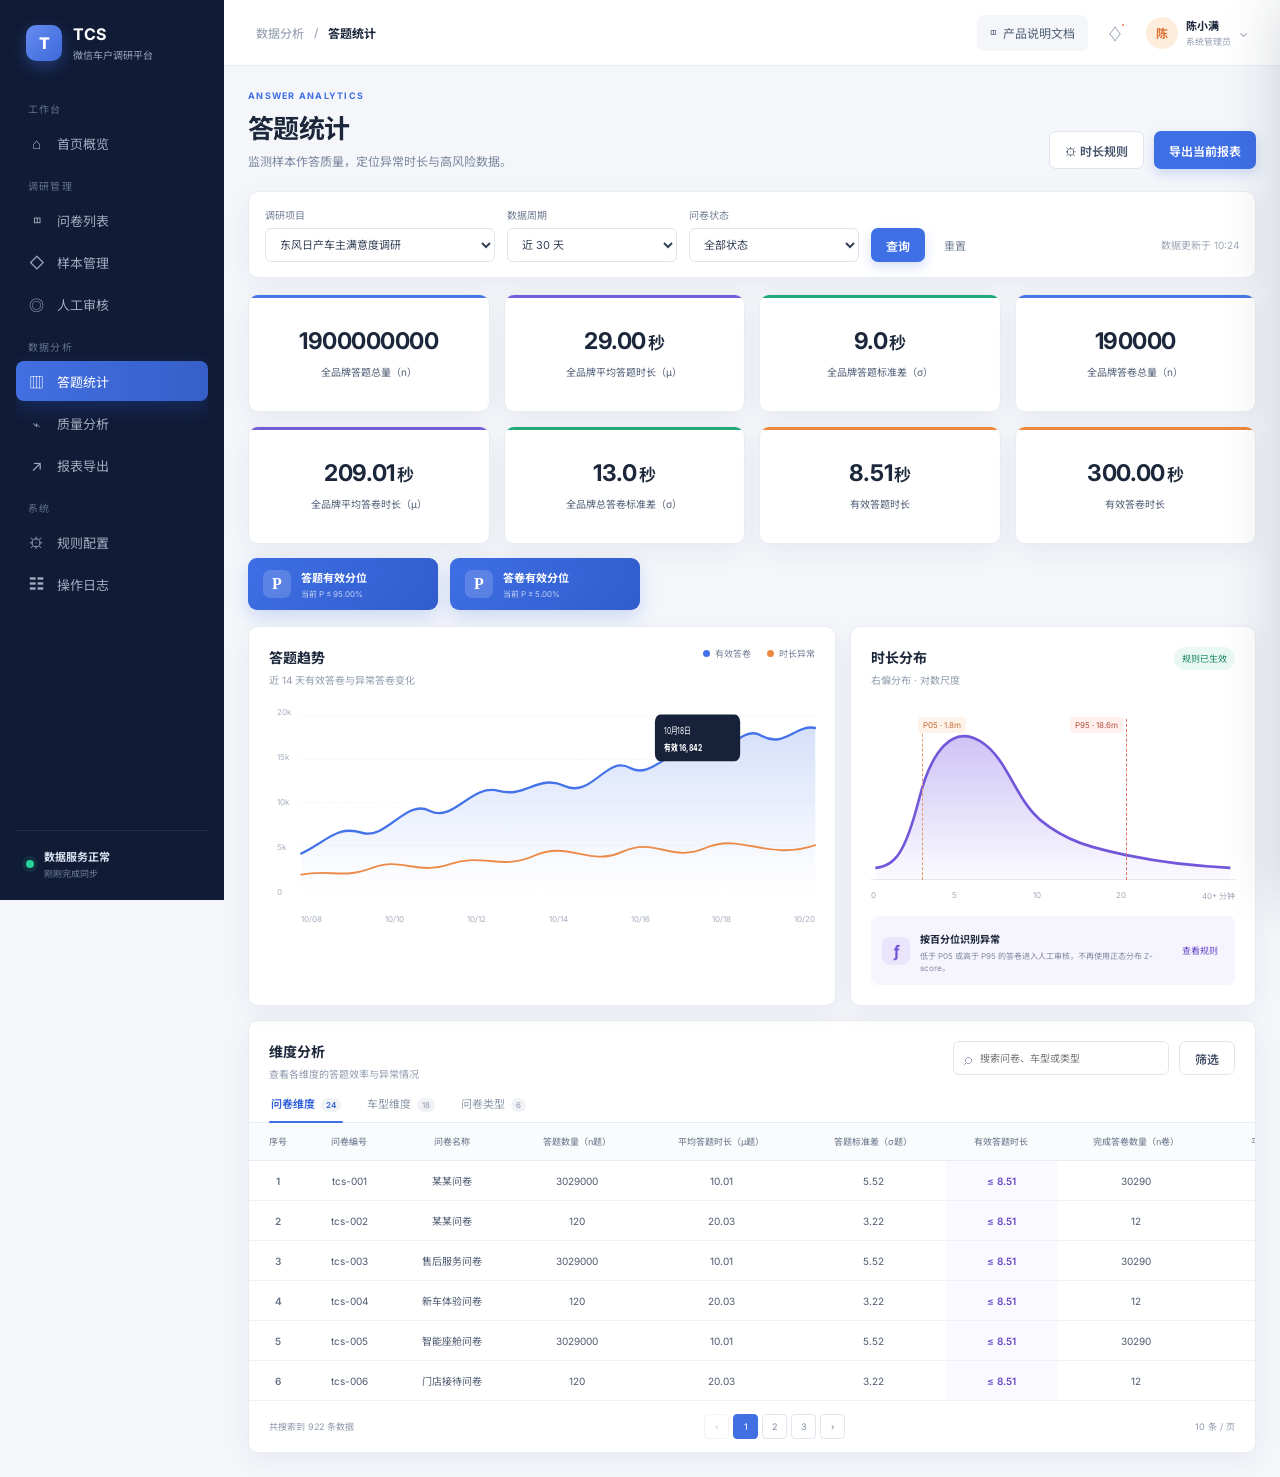
==== commit a77d8bff: "Add tabbed product documentation (index.html)" ====
--- a/answer-statistics/index.html
+++ b/answer-statistics/index.html
@@ -177,66 +177,106 @@
 
     <div class="drawer-backdrop" id="drawerBackdrop"></div>
     <aside class="doc-drawer" id="docDrawer" aria-hidden="true" aria-label="产品说明文档">
-      <div class="drawer-head"><div><span class="doc-kicker">PRODUCT BRIEF · V1.4</span><h2>答题统计 · 产品说明</h2></div><button class="close-button" id="closeDrawer" aria-label="关闭">×</button></div>
-      <div class="drawer-nav"><button class="active" data-section="overview">功能概述</button><button data-section="rule">题目时长</button><button data-section="percentile">分位解释</button><button data-section="answer-rule">答卷审核</button><button data-section="incremental">补偿计算</button><button data-section="fields">字段口径</button></div>
-      <div class="drawer-content">
-        <section class="doc-section" id="overview">
-          <h3>1. 功能概述</h3>
-          <p>本模块用于解释答题统计页面中题目级、答卷级时长指标的来源，以及异常答卷进入人工审核的判断过程。统计分别以<strong>车型下的题目作答记录</strong>和<strong>车型下的完整问卷记录</strong>为口径。</p>
-          <div class="doc-scope-grid"><div><span>01</span><strong>题目级推定</strong><small>识别超长单题，计算每份答卷的推定答题时长。</small></div><div><span>02</span><strong>答卷级审核</strong><small>识别过快或疑似乱答答卷，进入人工审核。</small></div><div><span>03</span><strong>增量补偿</strong><small>以旧统计量和新增样本滚动更新均值、标准差及分位。</small></div></div>
-          <h4>页面入口</h4>
-          <ul><li>「答题有效分位」配置题目级分位上限，默认 <strong>P ≤ 95.00%</strong>。</li><li>「答卷有效分位」配置答卷级分位下限，默认 <strong>P ≥ 5.00%</strong>。</li><li>问卷、车型、问卷类型三个列表展示 n、μ、σ 及有效时长结果。</li></ul>
-          <div class="callout amber"><strong>口径关系说明</strong><p>四张原图采用均值、标准差、Z 值和正态分布函数 Φ(z) 计算分位。实际答题时长若呈明显右偏长尾，生产判定应优先采用同分组的经验百分位；Z-score 方案作为指标推导和历史兼容口径保留，避免把“正态假设”误当成业务数据的必然分布。</p></div>
-        </section>
-        <section class="doc-section" id="rule">
-          <h3>2. 第一步：推定用户答题时长</h3>
-          <p>统计口径为<strong>题目维度</strong>。针对某一车型下所有问卷，收集实际单题作答时长集合 <code>{x₁, x₂, …, xₙ}</code>，其中 n 为答题记录数。</p>
-          <div class="doc-step-list"><div><b>1</b><p><strong>准备样本</strong><small>剔除预览、未提交、无开始时间等无效记录；按车型及题目口径聚合。</small></p></div><div><b>2</b><p><strong>计算题目均值</strong><small>得到该车型下所有相关题目的平均答题时长 μ题。</small></p></div><div><b>3</b><p><strong>计算题目标准差</strong><small>得到 σ题，作为后续 Z 值与分位 P题的计算依据。</small></p></div></div>
-          <div class="doc-formula-grid"><div class="doc-formula"><span>题目平均时长</span><strong>μ<sub>题</sub> = 1/n<sub>题</sub> · ∑ x<sub>j</sub></strong><small>j = 1 … n题</small></div><div class="doc-formula"><span>题目标准差</span><strong>σ<sub>题</sub> = √[1/n<sub>题</sub> · ∑(x<sub>i</sub> − μ<sub>题</sub>)²]</strong><small>总体标准差口径</small></div></div>
-          <h4>单题分位与替代</h4>
-          <p>对某 VIN 的每次作答时长 xᵢ，计算 Z题及 P题。当 P题达到配置的上分位（默认 95%）时，图示原口径将该超长记录从有效统计中剔除，并以 <strong>1/3 μ题</strong>补偿替代。</p>
-          <div class="doc-formula-grid"><div class="doc-formula"><span>标准化</span><strong>Z<sub>题</sub> = (x<sub>i</sub> − μ<sub>题</sub>) / σ<sub>题</sub></strong></div><div class="doc-formula"><span>题目分位</span><strong>P<sub>题</sub> = Φ(Z<sub>题</sub>)</strong></div></div>
-          <div class="logic-chain"><span>若 P题 &lt; P上限<br><b>保留 xᵢ</b></span><i>＋</i><span>若 P题 ≥ P上限<br><b>替换为 μ题 / 3</b></span><i>＝</i><span>汇总并换算分钟<br><b>推定时长 y</b></span></div>
-          <div class="callout amber"><strong>需要业务确认</strong><p>“超长记录以 1/3 μ题替代”来自原图规则，会明显压低推定时长。正式上线前建议通过历史回放确认替代系数，或改为截尾值 P95 / 温莎化处理。</p></div>
-        </section>
-        <section class="doc-section" id="percentile">
-          <h3>3. Φ(z) 与分位的含义</h3>
-          <p>标准正态曲线下总面积为 1。Φ(z) 表示从负无穷到当前 z 值的<strong>左侧累计面积</strong>，也就是当前记录在参考分布中的累计分位。</p>
-          <div class="curve-card">
-            <svg viewBox="0 0 520 210" role="img" aria-label="标准正态分布累计分位示意图">
-              <defs><linearGradient id="cdfShade" x1="0" y1="0" x2="0" y2="1"><stop offset="0" stop-color="#e59a76" stop-opacity=".42"/><stop offset="1" stop-color="#e59a76" stop-opacity=".08"/></linearGradient></defs>
-              <path d="M18 178 C76 177 112 165 146 133 C178 101 192 55 250 30 L250 178Z" fill="url(#cdfShade)"/>
-              <path d="M18 178 C96 177 126 152 166 108 C208 62 226 25 273 18 C320 25 338 62 380 108 C420 152 450 177 505 178" fill="none" stroke="#6556d9" stroke-width="3"/>
-              <line x1="18" y1="178" x2="508" y2="178" stroke="#7e8798"/><line x1="200" y1="72" x2="200" y2="184" stroke="#c46643" stroke-dasharray="5 4"/>
-              <text x="185" y="201">z = −1</text><text x="264" y="201">0</text><text x="45" y="48">Φ(z) = 左侧面积</text><text x="45" y="67">z = −1 时约为 0.1587</text>
-            </svg>
-          </div>
-          <div class="doc-formula wide"><span>标准正态累计分布函数</span><strong>Φ(z) = 1/2 [1 + erf(z / √2)] = ∫<sub>−∞</sub><sup>z</sup> (1 / √2π) e<sup>−t²/2</sup> dt</strong></div>
-          <dl class="field-list"><div><dt>z = 0</dt><dd>位于均值，累计分位为 50%。</dd></div><div><dt>z = −1</dt><dd>低于均值一个标准差，左侧面积约为 15.87%。</dd></div><div><dt>z 越大</dt><dd>记录位于分布更靠右的位置，P 越接近 100%。</dd></div></dl>
-        </section>
-        <section class="doc-section" id="answer-rule">
-          <h3>4. 第二步：标识答卷异常</h3>
-          <p>统计口径切换为<strong>问卷维度</strong>。针对同一车型下所有已回答问卷，使用第一步得到的推定答题时长集合 <code>{y₁, y₂, …, yₙ}</code>，其中 n 为完成答卷数。</p>
-          <div class="doc-step-list"><div><b>1</b><p><strong>计算答卷均值 μ卷</strong><small>统计同车型已完成问卷的推定答题时长。</small></p></div><div><b>2</b><p><strong>计算答卷标准差 σ卷</strong><small>描述完整答卷时长的离散程度。</small></p></div><div><b>3</b><p><strong>计算 P卷并审核</strong><small>识别分布左尾的过快答卷或疑似乱答记录。</small></p></div></div>
-          <div class="doc-formula-grid"><div class="doc-formula"><span>答卷平均时长</span><strong>μ<sub>卷</sub> = 1/n<sub>卷</sub> · ∑ y<sub>j</sub></strong></div><div class="doc-formula"><span>答卷标准差</span><strong>σ<sub>卷</sub> = √[1/n<sub>卷</sub> · ∑(y<sub>i</sub> − μ<sub>卷</sub>)²]</strong></div><div class="doc-formula"><span>答卷 Z 值</span><strong>Z<sub>卷</sub> = (y<sub>i</sub> − μ<sub>卷</sub>) / σ<sub>卷</sub></strong></div><div class="doc-formula"><span>答卷分位</span><strong>P<sub>卷</sub> = Φ(Z<sub>卷</sub>)</strong></div></div>
-          <div class="formula-card"><span>默认审核规则</span><strong>P<sub>卷</sub> ≤ 5.00% → 异常回答</strong><small>异常原因：答题过快或疑似乱回答；进入人工审核表单并高亮展示。</small></div>
-          <h4>审核输出</h4>
-          <table class="doc-table"><thead><tr><th>结果</th><th>条件</th><th>页面处理</th></tr></thead><tbody><tr><td><span class="doc-status danger">异常</span></td><td>P卷 ≤ 配置下限</td><td>高亮并进入人工审核</td></tr><tr><td><span class="doc-status success">正常</span></td><td>P卷 &gt; 配置下限</td><td>保留正常状态</td></tr><tr><td><span class="doc-status muted">待观察</span></td><td>样本不足或 σ = 0</td><td>不自动判定，提示复核</td></tr></tbody></table>
-        </section>
-        <section class="doc-section" id="incremental">
-          <h3>5. 历史统计量的补偿计算</h3>
-          <p>历史数据量较大时，无需每新增一条记录就全量重算。系统可使用旧样本量、旧均值、旧标准差和新增数据，精确滚动更新最新统计量；该计算是数学等价更新，并非近似。</p>
-          <div class="increment-inputs"><span><b>旧统计量</b>n旧、μ旧、σ旧</span><i>＋</i><span><b>新增记录</b>x新</span><i>→</i><span><b>新统计量</b>n新、μ新、σ新、Z新、P新</span></div>
-          <div class="doc-formula-stack"><div><span>新的样本量</span><strong>n<sub>新</sub> = n<sub>旧</sub> + 1</strong></div><div><span>新的均值</span><strong>μ<sub>新</sub> = (n<sub>旧</sub> μ<sub>旧</sub> + x<sub>新</sub>) / n<sub>新</sub></strong></div><div><span>新的标准差</span><strong>σ<sub>新</sub> = √{[n<sub>旧</sub>σ<sub>旧</sub>² + (n<sub>旧</sub>/n<sub>新</sub>)(x<sub>新</sub>−μ<sub>旧</sub>)²] / n<sub>新</sub>}</strong></div><div><span>新的 Z 值</span><strong>Z<sub>新</sub> = (x<sub>新</sub> − μ<sub>新</sub>) / σ<sub>新</sub></strong></div><div><span>新的 P 值</span><strong>P<sub>新</sub> = Φ(Z<sub>新</sub>)</strong></div></div>
-          <div class="callout blue"><strong>实现要求</strong><p>每次更新必须保存样本量、均值、标准差、规则版本和更新时间；按车型 × 问卷版本隔离统计状态。并发写入时使用原子更新或版本锁，防止样本量与均值错配。</p></div>
-        </section>
-        <section class="doc-section" id="fields">
-          <h3>6. 字段与配置口径</h3>
-          <table class="doc-table"><thead><tr><th>字段</th><th>含义</th><th>单位/默认值</th></tr></thead><tbody><tr><td>xᵢ</td><td>某 VIN 的单次题目实际作答时长</td><td>秒</td></tr><tr><td>yᵢ</td><td>完成异常替代后的单份问卷推定时长</td><td>分钟</td></tr><tr><td>n题 / n卷</td><td>答题记录数 / 完成答卷数</td><td>条</td></tr><tr><td>μ题 / σ题</td><td>题目级平均时长 / 标准差</td><td>秒</td></tr><tr><td>μ卷 / σ卷</td><td>答卷级平均时长 / 标准差</td><td>分钟</td></tr><tr><td>P题上限</td><td>题目超长记录的分位阈值</td><td>95.00%</td></tr><tr><td>P卷下限</td><td>过快答卷的审核阈值</td><td>5.00%</td></tr></tbody></table>
-          <h4>边界与降级策略</h4>
-          <ul><li>σ = 0 时不可计算 Z 值，记录进入“待观察”，不自动判断异常。</li><li>有效样本少于 200 时回退至同问卷类型近 90 天基线；少于 50 时仅提示。</li><li>缺失、负值、未完成和超时中断记录不进入统计样本。</li><li>阈值修改后记录规则版本，历史结果不静默覆盖，支持重新回放。</li></ul>
-          <p class="doc-note">文档版本：V1.4 · 更新时间：2026-10-22 · 负责人：数据产品组</p>
-        </section>
+      <div class="drawer-head"><div><span class="doc-kicker">PRODUCT BRIEF · V1.5</span><h2>答题统计 · 产品说明</h2></div><button class="close-button" id="closeDrawer" aria-label="关闭">×</button></div>
+      <div class="doc-primary-tabs" role="tablist" aria-label="产品说明文档分类">
+        <button class="active" data-doc-tab="page" role="tab" aria-selected="true"><span>页面说明文档</span><small>功能、操作与字段口径</small></button>
+        <button data-doc-tab="rules" role="tab" aria-selected="false"><span>时长规则说明</span><small>计算、分位与补偿公式</small></button>
+      </div>
+      <div class="doc-tab-panel active" data-doc-panel="page" role="tabpanel" aria-label="页面说明文档">
+        <div class="drawer-nav"><button class="active" data-section="page-overview">功能概述</button><button data-section="page-operation">页面操作</button><button data-section="page-rule">时长方案</button><button data-section="page-fields">字段口径</button></div>
+        <div class="drawer-content">
+          <section class="doc-section" id="page-overview">
+            <h3>1. 功能概述</h3>
+            <p>答题统计用于从问卷、车型和问卷类型三个维度，监控答卷规模、作答效率与异常质量，帮助审核人员快速定位需要复核的样本。</p>
+            <div class="callout blue"><strong>页面定位</strong><p>页面集中展示品牌级核心指标、答题趋势、时长分布及三个业务维度的明细列表，并提供有效分位配置入口。</p></div>
+            <div class="doc-scope-grid"><div><span>01</span><strong>总览指标</strong><small>查看答题量、答卷量、均值、标准差和有效时长。</small></div><div><span>02</span><strong>趋势与分布</strong><small>观察有效答卷变化及右偏长尾时长分布。</small></div><div><span>03</span><strong>维度明细</strong><small>按问卷、车型、问卷类型定位异常数据。</small></div></div>
+          </section>
+          <section class="doc-section" id="page-operation">
+            <h3>2. 页面操作说明</h3>
+            <h4>查询与查看</h4>
+            <ol><li>选择调研项目、数据周期和问卷状态，点击「查询」刷新当前统计结果。</li><li>在关键指标区查看全品牌答题与答卷的数量、均值、标准差和有效时长。</li><li>通过答题趋势与时长分布识别波动，再切换问卷、车型或问卷类型查看明细。</li><li>使用列表搜索、筛选和分页定位目标记录；需要留存时可导出当前报表。</li></ol>
+            <h4>分位配置</h4>
+            <ul><li>点击「答题有效分位」设置题目级分位上限，默认 P ≤ 95.00%。</li><li>点击「答卷有效分位」设置答卷级分位下限，默认 P ≥ 5.00%。</li><li>确认后配置保存在当前浏览器，并同步更新按钮中的当前值。</li></ul>
+          </section>
+          <section class="doc-section" id="page-rule">
+            <h3>3. 人工审核 · 时长判断方案</h3>
+            <p>实际答题时长通常呈右偏长尾，均值与标准差容易受极端值影响。生产判定建议以<strong>同分组经验百分位</strong>为主，正态 Z-score 作为历史兼容与指标解释口径。</p>
+            <div class="formula-card"><span>建议主规则</span><strong>异常 = t &lt; P05 或 t &gt; P95</strong><small>t 为有效作答时长；阈值按问卷版本 × 渠道等同质分组计算。</small></div>
+            <h4>处理流程</h4>
+            <div class="steps"><div><b>1</b><span><strong>数据清洗</strong><small>排除预览、超时中断与无效记录</small></span></div><i></i><div><b>2</b><span><strong>分组计算</strong><small>计算经验 P05 / P95 阈值</small></span></div><i></i><div><b>3</b><span><strong>生成标记</strong><small>输出过短、正常、过长及原因</small></span></div></div>
+            <div class="callout amber"><strong>小样本保护</strong><p>分组有效样本少于 200 时回退到同问卷类型近 90 天基线；少于 50 时仅提示，不自动判定异常。</p></div>
+            <h4>落地改动</h4>
+            <ul><li>离线任务：重算分组阈值，并保留规则版本与样本窗口。</li><li>审核接口：返回状态、上下阈值、分位值和判定原因。</li><li>页面列表：展示异常类型与规则状态，支持筛选并跳转人工审核。</li><li>上线验收：回放历史数据，对比人工命中率、误报率和异常覆盖率。</li></ul>
+          </section>
+          <section class="doc-section" id="page-fields">
+            <h3>4. 字段与指标口径</h3>
+            <dl class="field-list"><div><dt>答题总量</dt><dd>满足筛选条件的有效题目作答记录数。</dd></div><div><dt>答卷总量</dt><dd>满足筛选条件且完成提交的有效问卷数。</dd></div><div><dt>平均时长 μ</dt><dd>对应统计口径下有效时长的平均值。</dd></div><div><dt>标准差 σ</dt><dd>描述有效时长相对于平均值的离散程度。</dd></div><div><dt>有效答题时长</dt><dd>题目级规则计算后用于统计的作答时长阈值或结果。</dd></div><div><dt>有效答卷时长</dt><dd>答卷级规则计算后用于审核判断的时长阈值或结果。</dd></div><div><dt>人工审核</dt><dd>异常样本进入待审核池，由审核人员确认通过或驳回。</dd></div></dl>
+            <p class="doc-note">页面说明版本：V1.5 · 更新时间：2026-10-23</p>
+          </section>
+        </div>
+      </div>
+      <div class="doc-tab-panel" data-doc-panel="rules" role="tabpanel" aria-label="时长规则说明">
+  <div class="drawer-nav"><button class="active" data-section="overview">功能概述</button><button data-section="rule">题目时长</button><button data-section="percentile">分位解释</button><button data-section="answer-rule">答卷审核</button><button data-section="incremental">补偿计算</button><button data-section="fields">字段口径</button></div>
+  <div class="drawer-content">
+    <section class="doc-section" id="overview">
+      <h3>1. 功能概述</h3>
+      <p>本模块用于解释答题统计页面中题目级、答卷级时长指标的来源，以及异常答卷进入人工审核的判断过程。统计分别以<strong>车型下的题目作答记录</strong>和<strong>车型下的完整问卷记录</strong>为口径。</p>
+      <div class="doc-scope-grid"><div><span>01</span><strong>题目级推定</strong><small>识别超长单题，计算每份答卷的推定答题时长。</small></div><div><span>02</span><strong>答卷级审核</strong><small>识别过快或疑似乱答答卷，进入人工审核。</small></div><div><span>03</span><strong>增量补偿</strong><small>以旧统计量和新增样本滚动更新均值、标准差及分位。</small></div></div>
+      <h4>页面入口</h4>
+      <ul><li>「答题有效分位」配置题目级分位上限，默认 <strong>P ≤ 95.00%</strong>。</li><li>「答卷有效分位」配置答卷级分位下限，默认 <strong>P ≥ 5.00%</strong>。</li><li>问卷、车型、问卷类型三个列表展示 n、μ、σ 及有效时长结果。</li></ul>
+      <div class="callout amber"><strong>口径关系说明</strong><p>四张原图采用均值、标准差、Z 值和正态分布函数 Φ(z) 计算分位。实际答题时长若呈明显右偏长尾，生产判定应优先采用同分组的经验百分位；Z-score 方案作为指标推导和历史兼容口径保留，避免把“正态假设”误当成业务数据的必然分布。</p></div>
+    </section>
+    <section class="doc-section" id="rule">
+      <h3>2. 第一步：推定用户答题时长</h3>
+      <p>统计口径为<strong>题目维度</strong>。针对某一车型下所有问卷，收集实际单题作答时长集合 <code>{x₁, x₂, …, xₙ}</code>，其中 n 为答题记录数。</p>
+      <div class="doc-step-list"><div><b>1</b><p><strong>准备样本</strong><small>剔除预览、未提交、无开始时间等无效记录；按车型及题目口径聚合。</small></p></div><div><b>2</b><p><strong>计算题目均值</strong><small>得到该车型下所有相关题目的平均答题时长 μ题。</small></p></div><div><b>3</b><p><strong>计算题目标准差</strong><small>得到 σ题，作为后续 Z 值与分位 P题的计算依据。</small></p></div></div>
+      <div class="doc-formula-grid"><div class="doc-formula"><span>题目平均时长</span><strong>μ<sub>题</sub> = 1/n<sub>题</sub> · ∑ x<sub>j</sub></strong><small>j = 1 … n题</small></div><div class="doc-formula"><span>题目标准差</span><strong>σ<sub>题</sub> = √[1/n<sub>题</sub> · ∑(x<sub>i</sub> − μ<sub>题</sub>)²]</strong><small>总体标准差口径</small></div></div>
+      <h4>单题分位与替代</h4>
+      <p>对某 VIN 的每次作答时长 xᵢ，计算 Z题及 P题。当 P题达到配置的上分位（默认 95%）时，图示原口径将该超长记录从有效统计中剔除，并以 <strong>1/3 μ题</strong>补偿替代。</p>
+      <div class="doc-formula-grid"><div class="doc-formula"><span>标准化</span><strong>Z<sub>题</sub> = (x<sub>i</sub> − μ<sub>题</sub>) / σ<sub>题</sub></strong></div><div class="doc-formula"><span>题目分位</span><strong>P<sub>题</sub> = Φ(Z<sub>题</sub>)</strong></div></div>
+      <div class="logic-chain"><span>若 P题 &lt; P上限<br><b>保留 xᵢ</b></span><i>＋</i><span>若 P题 ≥ P上限<br><b>替换为 μ题 / 3</b></span><i>＝</i><span>汇总并换算分钟<br><b>推定时长 y</b></span></div>
+      <div class="callout amber"><strong>需要业务确认</strong><p>“超长记录以 1/3 μ题替代”来自原图规则，会明显压低推定时长。正式上线前建议通过历史回放确认替代系数，或改为截尾值 P95 / 温莎化处理。</p></div>
+    </section>
+    <section class="doc-section" id="percentile">
+      <h3>3. Φ(z) 与分位的含义</h3>
+      <p>标准正态曲线下总面积为 1。Φ(z) 表示从负无穷到当前 z 值的<strong>左侧累计面积</strong>，也就是当前记录在参考分布中的累计分位。</p>
+      <div class="curve-card">
+        <svg viewBox="0 0 520 210" role="img" aria-label="标准正态分布累计分位示意图">
+          <defs><linearGradient id="cdfShade" x1="0" y1="0" x2="0" y2="1"><stop offset="0" stop-color="#e59a76" stop-opacity=".42"/><stop offset="1" stop-color="#e59a76" stop-opacity=".08"/></linearGradient></defs>
+          <path d="M18 178 C76 177 112 165 146 133 C178 101 192 55 250 30 L250 178Z" fill="url(#cdfShade)"/>
+          <path d="M18 178 C96 177 126 152 166 108 C208 62 226 25 273 18 C320 25 338 62 380 108 C420 152 450 177 505 178" fill="none" stroke="#6556d9" stroke-width="3"/>
+          <line x1="18" y1="178" x2="508" y2="178" stroke="#7e8798"/><line x1="200" y1="72" x2="200" y2="184" stroke="#c46643" stroke-dasharray="5 4"/>
+          <text x="185" y="201">z = −1</text><text x="264" y="201">0</text><text x="45" y="48">Φ(z) = 左侧面积</text><text x="45" y="67">z = −1 时约为 0.1587</text>
+        </svg>
+      </div>
+      <div class="doc-formula wide"><span>标准正态累计分布函数</span><strong>Φ(z) = 1/2 [1 + erf(z / √2)] = ∫<sub>−∞</sub><sup>z</sup> (1 / √2π) e<sup>−t²/2</sup> dt</strong></div>
+      <dl class="field-list"><div><dt>z = 0</dt><dd>位于均值，累计分位为 50%。</dd></div><div><dt>z = −1</dt><dd>低于均值一个标准差，左侧面积约为 15.87%。</dd></div><div><dt>z 越大</dt><dd>记录位于分布更靠右的位置，P 越接近 100%。</dd></div></dl>
+    </section>
+    <section class="doc-section" id="answer-rule">
+      <h3>4. 第二步：标识答卷异常</h3>
+      <p>统计口径切换为<strong>问卷维度</strong>。针对同一车型下所有已回答问卷，使用第一步得到的推定答题时长集合 <code>{y₁, y₂, …, yₙ}</code>，其中 n 为完成答卷数。</p>
+      <div class="doc-step-list"><div><b>1</b><p><strong>计算答卷均值 μ卷</strong><small>统计同车型已完成问卷的推定答题时长。</small></p></div><div><b>2</b><p><strong>计算答卷标准差 σ卷</strong><small>描述完整答卷时长的离散程度。</small></p></div><div><b>3</b><p><strong>计算 P卷并审核</strong><small>识别分布左尾的过快答卷或疑似乱答记录。</small></p></div></div>
+      <div class="doc-formula-grid"><div class="doc-formula"><span>答卷平均时长</span><strong>μ<sub>卷</sub> = 1/n<sub>卷</sub> · ∑ y<sub>j</sub></strong></div><div class="doc-formula"><span>答卷标准差</span><strong>σ<sub>卷</sub> = √[1/n<sub>卷</sub> · ∑(y<sub>i</sub> − μ<sub>卷</sub>)²]</strong></div><div class="doc-formula"><span>答卷 Z 值</span><strong>Z<sub>卷</sub> = (y<sub>i</sub> − μ<sub>卷</sub>) / σ<sub>卷</sub></strong></div><div class="doc-formula"><span>答卷分位</span><strong>P<sub>卷</sub> = Φ(Z<sub>卷</sub>)</strong></div></div>
+      <div class="formula-card"><span>默认审核规则</span><strong>P<sub>卷</sub> ≤ 5.00% → 异常回答</strong><small>异常原因：答题过快或疑似乱回答；进入人工审核表单并高亮展示。</small></div>
+      <h4>审核输出</h4>
+      <table class="doc-table"><thead><tr><th>结果</th><th>条件</th><th>页面处理</th></tr></thead><tbody><tr><td><span class="doc-status danger">异常</span></td><td>P卷 ≤ 配置下限</td><td>高亮并进入人工审核</td></tr><tr><td><span class="doc-status success">正常</span></td><td>P卷 &gt; 配置下限</td><td>保留正常状态</td></tr><tr><td><span class="doc-status muted">待观察</span></td><td>样本不足或 σ = 0</td><td>不自动判定，提示复核</td></tr></tbody></table>
+    </section>
+    <section class="doc-section" id="incremental">
+      <h3>5. 历史统计量的补偿计算</h3>
+      <p>历史数据量较大时，无需每新增一条记录就全量重算。系统可使用旧样本量、旧均值、旧标准差和新增数据，精确滚动更新最新统计量；该计算是数学等价更新，并非近似。</p>
+      <div class="increment-inputs"><span><b>旧统计量</b>n旧、μ旧、σ旧</span><i>＋</i><span><b>新增记录</b>x新</span><i>→</i><span><b>新统计量</b>n新、μ新、σ新、Z新、P新</span></div>
+      <div class="doc-formula-stack"><div><span>新的样本量</span><strong>n<sub>新</sub> = n<sub>旧</sub> + 1</strong></div><div><span>新的均值</span><strong>μ<sub>新</sub> = (n<sub>旧</sub> μ<sub>旧</sub> + x<sub>新</sub>) / n<sub>新</sub></strong></div><div><span>新的标准差</span><strong>σ<sub>新</sub> = √{[n<sub>旧</sub>σ<sub>旧</sub>² + (n<sub>旧</sub>/n<sub>新</sub>)(x<sub>新</sub>−μ<sub>旧</sub>)²] / n<sub>新</sub>}</strong></div><div><span>新的 Z 值</span><strong>Z<sub>新</sub> = (x<sub>新</sub> − μ<sub>新</sub>) / σ<sub>新</sub></strong></div><div><span>新的 P 值</span><strong>P<sub>新</sub> = Φ(Z<sub>新</sub>)</strong></div></div>
+      <div class="callout blue"><strong>实现要求</strong><p>每次更新必须保存样本量、均值、标准差、规则版本和更新时间；按车型 × 问卷版本隔离统计状态。并发写入时使用原子更新或版本锁，防止样本量与均值错配。</p></div>
+    </section>
+    <section class="doc-section" id="fields">
+      <h3>6. 字段与配置口径</h3>
+      <table class="doc-table"><thead><tr><th>字段</th><th>含义</th><th>单位/默认值</th></tr></thead><tbody><tr><td>xᵢ</td><td>某 VIN 的单次题目实际作答时长</td><td>秒</td></tr><tr><td>yᵢ</td><td>完成异常替代后的单份问卷推定时长</td><td>分钟</td></tr><tr><td>n题 / n卷</td><td>答题记录数 / 完成答卷数</td><td>条</td></tr><tr><td>μ题 / σ题</td><td>题目级平均时长 / 标准差</td><td>秒</td></tr><tr><td>μ卷 / σ卷</td><td>答卷级平均时长 / 标准差</td><td>分钟</td></tr><tr><td>P题上限</td><td>题目超长记录的分位阈值</td><td>95.00%</td></tr><tr><td>P卷下限</td><td>过快答卷的审核阈值</td><td>5.00%</td></tr></tbody></table>
+      <h4>边界与降级策略</h4>
+      <ul><li>σ = 0 时不可计算 Z 值，记录进入“待观察”，不自动判断异常。</li><li>有效样本少于 200 时回退至同问卷类型近 90 天基线；少于 50 时仅提示。</li><li>缺失、负值、未完成和超时中断记录不进入统计样本。</li><li>阈值修改后记录规则版本，历史结果不静默覆盖，支持重新回放。</li></ul>
+      <p class="doc-note">文档版本：V1.4 · 更新时间：2026-10-22 · 负责人：数据产品组</p>
+    </section>
+  </div>
+
       </div>
     </aside>
 
--- a/answer-statistics/overrides.css
+++ b/answer-statistics/overrides.css
@@ -295,3 +295,270 @@
   justify-content: flex-end;
   gap: 10px;
 }
+
+.doc-drawer {
+  width: 720px;
+  max-width: 58vw;
+}
+
+.drawer-nav {
+  overflow-x: auto;
+  scrollbar-width: none;
+}
+
+.drawer-nav::-webkit-scrollbar {
+  display: none;
+}
+
+.drawer-nav button {
+  flex: none;
+  white-space: nowrap;
+}
+
+.doc-scope-grid {
+  display: grid;
+  grid-template-columns: repeat(3, 1fr);
+  gap: 8px;
+  margin: 15px 0;
+}
+
+.doc-scope-grid > div {
+  padding: 12px;
+  border: 1px solid #e8ecf3;
+  border-radius: 8px;
+  background: #fbfcfe;
+}
+
+.doc-scope-grid span {
+  color: #4974df;
+  font-size: 8px;
+  font-weight: 700;
+}
+
+.doc-scope-grid strong,
+.doc-scope-grid small {
+  display: block;
+}
+
+.doc-scope-grid strong {
+  margin: 5px 0;
+  font-size: 10px;
+}
+
+.doc-scope-grid small {
+  color: #808ba0;
+  font-size: 8px;
+  line-height: 1.55;
+}
+
+.doc-step-list {
+  margin: 14px 0;
+  display: grid;
+  gap: 7px;
+}
+
+.doc-step-list > div {
+  display: flex;
+  gap: 10px;
+  align-items: flex-start;
+  padding: 10px 12px;
+  border-radius: 8px;
+  background: #f7f9fc;
+}
+
+.doc-step-list b {
+  width: 22px;
+  height: 22px;
+  border-radius: 50%;
+  background: #e6edff;
+  color: #3f6fe5;
+  display: grid;
+  place-items: center;
+  flex: none;
+  font-size: 9px;
+}
+
+.doc-step-list p {
+  margin: 0;
+}
+
+.doc-step-list strong,
+.doc-step-list small {
+  display: block;
+}
+
+.doc-step-list strong {
+  color: #354158;
+  font-size: 9px;
+}
+
+.doc-step-list small {
+  margin-top: 3px;
+  color: #7e899d;
+  font-size: 8px;
+  line-height: 1.55;
+}
+
+.doc-formula-grid {
+  display: grid;
+  grid-template-columns: repeat(2, minmax(0, 1fr));
+  gap: 8px;
+  margin: 13px 0;
+}
+
+.doc-formula {
+  min-height: 86px;
+  padding: 13px;
+  border: 1px solid #e5e9f1;
+  border-radius: 8px;
+  background: #fff;
+  display: flex;
+  flex-direction: column;
+  justify-content: center;
+}
+
+.doc-formula.wide {
+  margin: 13px 0;
+  min-height: 94px;
+}
+
+.doc-formula span {
+  color: #8994a7;
+  font-size: 8px;
+}
+
+.doc-formula strong {
+  margin: 9px 0 3px;
+  color: #26334a;
+  font-family: Georgia, "Times New Roman", serif;
+  font-size: 13px;
+  line-height: 1.6;
+  font-weight: 500;
+}
+
+.doc-formula small {
+  color: #a0a9b8;
+  font-size: 7px;
+}
+
+.logic-chain,
+.increment-inputs {
+  display: flex;
+  align-items: center;
+  gap: 7px;
+  margin: 14px 0;
+}
+
+.logic-chain span,
+.increment-inputs span {
+  flex: 1;
+  padding: 10px;
+  border-radius: 8px;
+  background: #f4f6fb;
+  color: #788398;
+  font-size: 8px;
+  line-height: 1.6;
+  text-align: center;
+}
+
+.logic-chain b,
+.increment-inputs b {
+  color: #334056;
+}
+
+.logic-chain i,
+.increment-inputs i {
+  color: #9ba5b5;
+  font-size: 11px;
+  font-style: normal;
+}
+
+.curve-card {
+  margin: 14px 0;
+  padding: 10px;
+  border-radius: 9px;
+  background: #fafbfe;
+}
+
+.curve-card svg {
+  width: 100%;
+  height: auto;
+}
+
+.curve-card text {
+  fill: #556176;
+  font-family: Inter, "Noto Sans SC", sans-serif;
+  font-size: 10px;
+}
+
+.doc-table {
+  width: 100%;
+  min-width: 0;
+  border-collapse: separate;
+  border-spacing: 0;
+  border: 1px solid #e5e9f0;
+  border-radius: 8px;
+  overflow: hidden;
+  margin: 12px 0;
+}
+
+.doc-table th,
+.doc-table td {
+  padding: 9px 10px;
+  border-bottom: 1px solid #edf0f4;
+  font-size: 8px;
+  line-height: 1.55;
+  white-space: normal;
+}
+
+.doc-table th {
+  background: #f7f9fc;
+  color: #667287;
+  font-weight: 600;
+}
+
+.doc-table tr:last-child td {
+  border-bottom: 0;
+}
+
+.doc-status {
+  display: inline-block;
+  padding: 3px 6px;
+  border-radius: 9px;
+  font-size: 7px;
+  font-weight: 600;
+}
+
+.doc-status.danger { color: #bd5947; background: #fff0ed; }
+.doc-status.success { color: #19865f; background: #eaf8f3; }
+.doc-status.muted { color: #6f7b8e; background: #eef1f5; }
+
+.doc-formula-stack {
+  display: grid;
+  gap: 7px;
+  margin: 14px 0;
+}
+
+.doc-formula-stack > div {
+  padding: 11px 13px;
+  border-left: 3px solid #587ee4;
+  border-radius: 0 8px 8px 0;
+  background: #f7f9fe;
+  display: grid;
+  grid-template-columns: 105px 1fr;
+  align-items: center;
+  gap: 10px;
+}
+
+.doc-formula-stack span {
+  color: #7c879a;
+  font-size: 8px;
+}
+
+.doc-formula-stack strong {
+  color: #27344b;
+  font-family: Georgia, "Times New Roman", serif;
+  font-size: 12px;
+  line-height: 1.7;
+  font-weight: 500;
+}
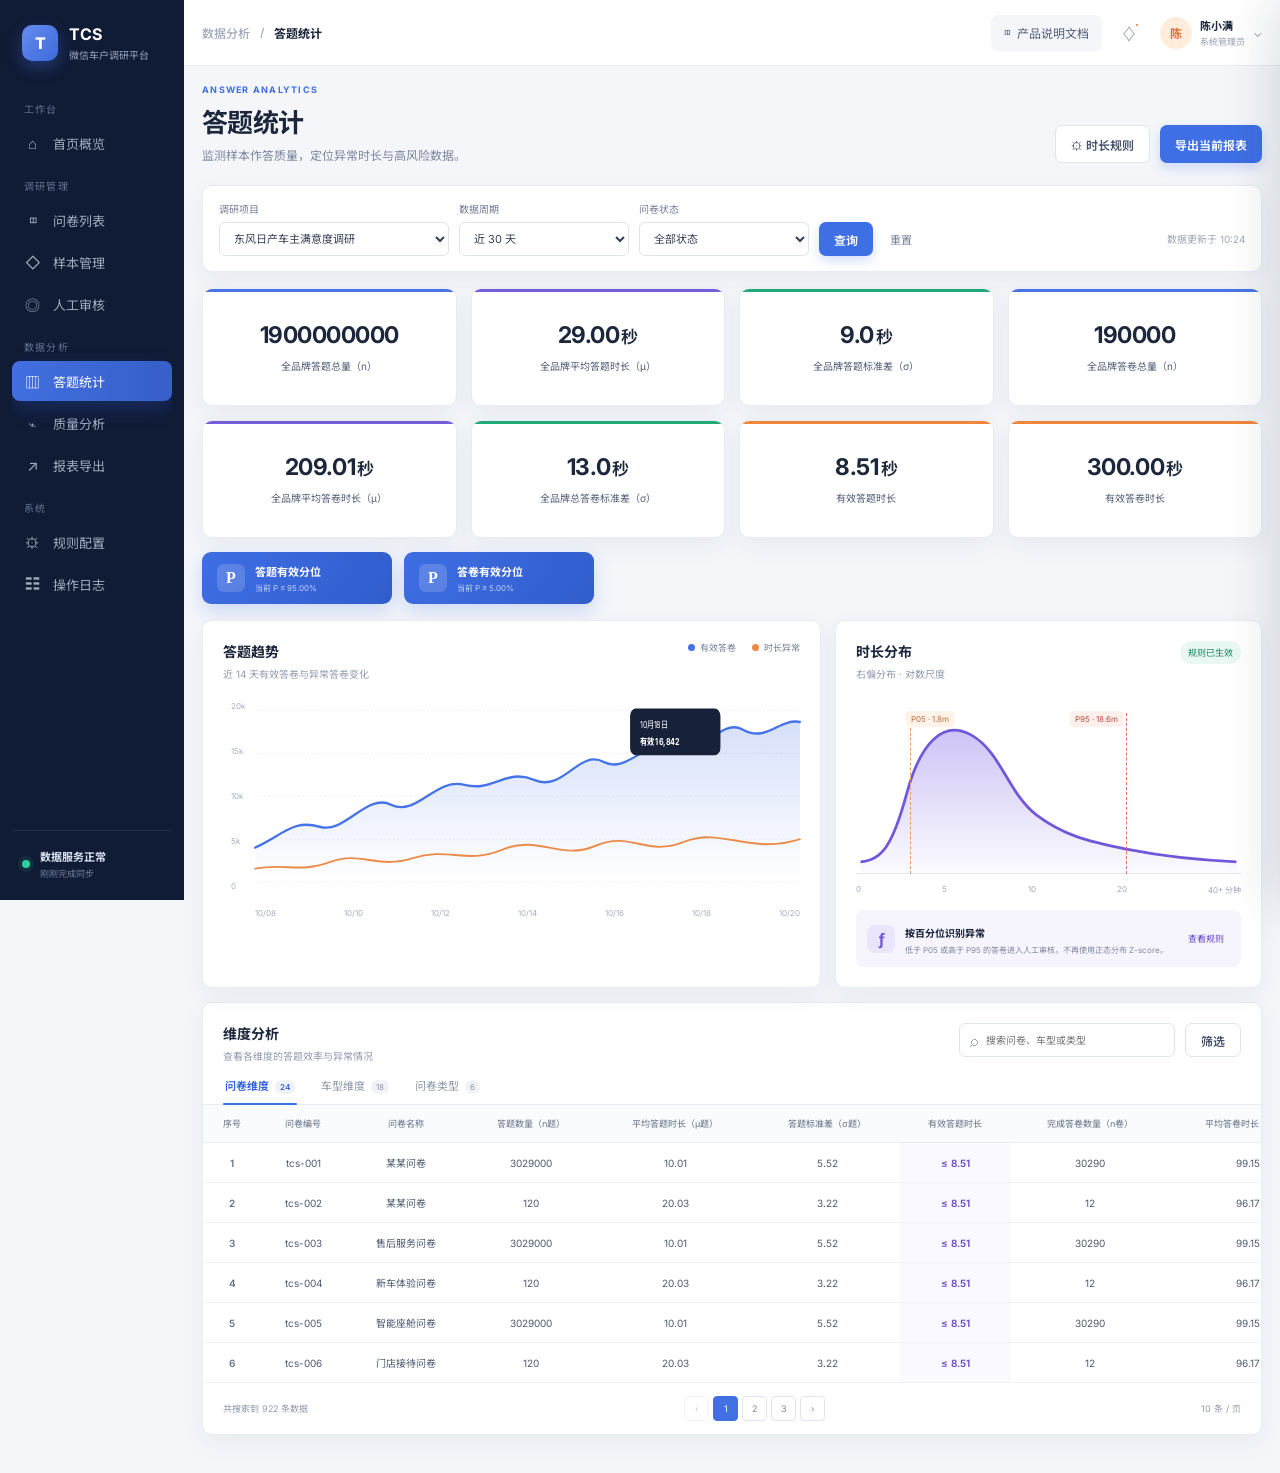
==== commit f294bab3: "Document detailed metric formulas" ====
--- a/answer-statistics/index.html
+++ b/answer-statistics/index.html
@@ -177,7 +177,7 @@
 
     <div class="drawer-backdrop" id="drawerBackdrop"></div>
     <aside class="doc-drawer" id="docDrawer" aria-hidden="true" aria-label="产品说明文档">
-      <div class="drawer-head"><div><span class="doc-kicker">PRODUCT BRIEF · V1.5</span><h2>答题统计 · 产品说明</h2></div><button class="close-button" id="closeDrawer" aria-label="关闭">×</button></div>
+      <div class="drawer-head"><div><span class="doc-kicker">PRODUCT BRIEF · V1.6</span><h2>答题统计 · 产品说明</h2></div><button class="close-button" id="closeDrawer" aria-label="关闭">×</button></div>
       <div class="doc-primary-tabs" role="tablist" aria-label="产品说明文档分类">
         <button class="active" data-doc-tab="page" role="tab" aria-selected="true"><span>页面说明文档</span><small>功能、操作与字段口径</small></button>
         <button data-doc-tab="rules" role="tab" aria-selected="false"><span>时长规则说明</span><small>计算、分位与补偿公式</small></button>
@@ -210,8 +210,49 @@
           </section>
           <section class="doc-section" id="page-fields">
             <h3>4. 字段与指标口径</h3>
-            <dl class="field-list"><div><dt>答题总量</dt><dd>满足筛选条件的有效题目作答记录数。</dd></div><div><dt>答卷总量</dt><dd>满足筛选条件且完成提交的有效问卷数。</dd></div><div><dt>平均时长 μ</dt><dd>对应统计口径下有效时长的平均值。</dd></div><div><dt>标准差 σ</dt><dd>描述有效时长相对于平均值的离散程度。</dd></div><div><dt>有效答题时长</dt><dd>题目级规则计算后用于统计的作答时长阈值或结果。</dd></div><div><dt>有效答卷时长</dt><dd>答卷级规则计算后用于审核判断的时长阈值或结果。</dd></div><div><dt>人工审核</dt><dd>异常样本进入待审核池，由审核人员确认通过或驳回。</dd></div></dl>
-            <p class="doc-note">页面说明版本：V1.5 · 更新时间：2026-10-23</p>
+            <p>以下公式均在当前筛选条件和同一统计分组内计算。题目级以有效作答记录为样本，答卷级以完成问卷的推定时长为样本。</p>
+
+            <h4>4.1 数量指标</h4>
+            <div class="doc-formula-stack">
+              <div><span>答题总量</span><strong>n<sub>题</sub> = ∑<sub>r∈R题</sub> 𝟙(r 为有效题目作答记录)</strong><small>R题为筛选范围内全部题目作答记录；𝟙(条件)成立取 1，否则取 0。</small></div>
+              <div><span>答卷总量</span><strong>n<sub>卷</sub> = ∑<sub>q∈R卷</sub> 𝟙(q 已完成且有效)</strong><small>预览、未提交、缺少开始或提交时间、无效样本不计入。</small></div>
+            </div>
+
+            <h4>4.2 平均时长</h4>
+            <div class="doc-formula-grid">
+              <div class="doc-formula"><span>平均答题时长</span><strong>μ<sub>题</sub> = (1 / n<sub>题</sub>) · ∑<sub>j=1</sub><sup>n题</sup> x<sub>j</sub></strong><small>xⱼ 为第 j 条有效题目作答时长，单位为秒。</small></div>
+              <div class="doc-formula"><span>平均答卷时长</span><strong>μ<sub>卷</sub> = (1 / n<sub>卷</sub>) · ∑<sub>k=1</sub><sup>n卷</sup> y<sub>k</sub></strong><small>yₖ 为第 k 份完成答卷的推定时长，统一换算为秒或分钟。</small></div>
+            </div>
+
+            <h4>4.3 标准差</h4>
+            <div class="doc-formula-grid">
+              <div class="doc-formula"><span>答题标准差</span><strong>σ<sub>题</sub> = √[(1 / n<sub>题</sub>) · ∑(x<sub>j</sub> − μ<sub>题</sub>)²]</strong><small>反映单题作答时长的离散程度。</small></div>
+              <div class="doc-formula"><span>答卷标准差</span><strong>σ<sub>卷</sub> = √[(1 / n<sub>卷</sub>) · ∑(y<sub>k</sub> − μ<sub>卷</sub>)²]</strong><small>反映整份答卷推定时长的离散程度。</small></div>
+            </div>
+            <div class="callout blue"><strong>总体标准差口径</strong><p>页面按当前分组的全量有效数据计算，因此分母使用 n。若抽样估计总体，应将分母改为 n − 1。</p></div>
+
+            <h4>4.4 有效答题时长</h4>
+            <p>生产规则优先采用适配右偏分布的经验百分位。默认上限为第 95 百分位，超过上限的超长单题按原业务方案使用 μ题 / 3 替代。</p>
+            <div class="doc-formula-stack">
+              <div><span>经验百分位上限</span><strong>T<sub>题,95</sub> = Q<sub>0.95</sub>({x₁, x₂, …, x<sub>n题</sub>})</strong><small>Qₚ 表示样本排序后的第 p 分位数；配置值变化时将 0.95 替换为 p题。</small></div>
+              <div><span>正态兼容口径</span><strong>T<sub>题,p</sub> = μ<sub>题</sub> + σ<sub>题</sub> · Φ<sup>−1</sup>(p<sub>题</sub>)</strong><small>仅在沿用正态假设时使用；Φ⁻¹ 为标准正态分布的反函数。</small></div>
+              <div><span>单题有效时长</span><strong>x<sub>i</sub><sup>*</sup> = { x<sub>i</sub>，P<sub>题,i</sub> &lt; p<sub>题</sub>； μ<sub>题</sub>/3，P<sub>题,i</sub> ≥ p<sub>题</sub> }</strong><small>P题,i = Φ[(xᵢ − μ题) / σ题]；默认 p题 = 95%。</small></div>
+            </div>
+
+            <h4>4.5 有效答卷时长与审核判断</h4>
+            <div class="doc-formula-stack">
+              <div><span>单份答卷推定时长</span><strong>y<sub>k</sub> = ∑<sub>i=1</sub><sup>mₖ</sup> x<sub>k,i</sub><sup>*</sup></strong><small>mₖ 为第 k 份答卷包含的题目数；若页面以分钟展示，则再除以 60。</small></div>
+              <div><span>答卷经验分位下限</span><strong>T<sub>卷,05</sub> = Q<sub>0.05</sub>({y₁, y₂, …, y<sub>n卷</sub>})</strong><small>默认取第 5 百分位；配置值变化时将 0.05 替换为 p卷。</small></div>
+              <div><span>答卷分位</span><strong>Z<sub>卷,k</sub> = (y<sub>k</sub> − μ<sub>卷</sub>) / σ<sub>卷</sub>；P<sub>卷,k</sub> = Φ(Z<sub>卷,k</sub>)</strong><small>正态兼容口径下，P卷表示该答卷在参考分布中的左侧累计分位。</small></div>
+              <div><span>异常判定</span><strong>异常<sub>k</sub> = 𝟙(P<sub>卷,k</sub> ≤ p<sub>卷</sub>)</strong><small>默认 p卷 = 5%；经验百分位方案等价写为 𝟙(yₖ ≤ T卷,05)。</small></div>
+            </div>
+
+            <h4>4.6 异常率与人工审核</h4>
+            <div class="doc-formula wide"><span>答卷时长异常率</span><strong>异常率 = (∑<sub>k=1</sub><sup>n卷</sup> 异常<sub>k</sub> / n<sub>卷</sub>) × 100%</strong><small>分母仅包含满足当前筛选条件的有效完成答卷。</small></div>
+            <dl class="field-list"><div><dt>正常</dt><dd>P卷高于配置下限，保留正常状态。</dd></div><div><dt>异常</dt><dd>P卷不高于配置下限，标记为答题过快或疑似乱答，并进入人工审核。</dd></div><div><dt>待观察</dt><dd>样本不足或 σ = 0，无法稳定计算分位时不自动判异常。</dd></div></dl>
+
+            <div class="callout amber"><strong>计算注意事项</strong><p>所有时长必须先统一单位；同一指标应按车型、问卷版本等同质分组计算。实际数据明显右偏时使用经验 Qₚ，不应直接用 μ ± zσ 替代。</p></div>
+            <p class="doc-note">页面说明版本：V1.6 · 更新时间：2026-10-23</p>
           </section>
         </div>
       </div>
--- a/answer-statistics/overrides.css
+++ b/answer-statistics/overrides.css
@@ -562,3 +562,149 @@
   line-height: 1.7;
   font-weight: 500;
 }
+
+
+/* Product document primary tabs */
+.doc-primary-tabs {
+  padding: 0 28px 16px;
+  display: grid;
+  grid-template-columns: repeat(2, minmax(0, 1fr));
+  gap: 10px;
+  border-bottom: 1px solid #e8ecf3;
+}
+
+.doc-primary-tabs button {
+  min-height: 58px;
+  padding: 11px 13px;
+  border: 1px solid #e3e8f0;
+  border-radius: 9px;
+  background: #f8fafc;
+  color: #66738a;
+  text-align: left;
+  cursor: pointer;
+  transition: border-color .2s ease, background .2s ease, box-shadow .2s ease;
+}
+
+.doc-primary-tabs button:hover {
+  border-color: #cbd7f2;
+  background: #f5f8ff;
+}
+
+.doc-primary-tabs button.active {
+  border-color: #7192e8;
+  background: #eef3ff;
+  color: #2f60d5;
+  box-shadow: 0 5px 14px rgba(63, 111, 229, .1);
+}
+
+.doc-primary-tabs span,
+.doc-primary-tabs small {
+  display: block;
+}
+
+.doc-primary-tabs span {
+  font-size: 11px;
+  font-weight: 700;
+}
+
+.doc-primary-tabs small {
+  margin-top: 5px;
+  color: #8a95a8;
+  font-size: 8px;
+}
+
+.doc-primary-tabs button.active small {
+  color: #7184ad;
+}
+
+.doc-tab-panel {
+  min-height: 0;
+  flex: 1;
+  display: none;
+  flex-direction: column;
+}
+
+.doc-tab-panel.active {
+  display: flex;
+}
+
+.doc-tab-panel .drawer-content {
+  min-height: 0;
+  flex: 1;
+}
+
+.doc-tab-panel .drawer-nav {
+  flex: none;
+}
+
+/* Compact full-width page layout */
+html,
+body {
+  max-width: 100%;
+  overflow-x: hidden;
+}
+
+body {
+  min-width: 1024px;
+}
+
+.sidebar {
+  width: 196px;
+  padding-left: 12px;
+  padding-right: 12px;
+}
+
+.main {
+  width: calc(100% - 196px);
+  min-width: 0;
+  margin-left: 196px;
+}
+
+.topbar {
+  padding-left: 22px;
+  padding-right: 22px;
+}
+
+.content {
+  width: 100%;
+  max-width: none;
+  margin: 0;
+  padding: 22px 22px 44px;
+}
+
+.filter-card {
+  gap: 10px;
+}
+
+.table-wrap {
+  width: 100%;
+  max-width: 100%;
+  overflow-x: auto;
+  overscroll-behavior-x: contain;
+}
+
+.data-panel,
+.insight-grid,
+.panel {
+  min-width: 0;
+}
+
+@media (max-width: 1280px) {
+  .sidebar {
+    width: 184px;
+  }
+
+  .main {
+    width: calc(100% - 184px);
+    margin-left: 184px;
+  }
+
+  .topbar {
+    padding-left: 18px;
+    padding-right: 18px;
+  }
+
+  .content {
+    padding: 18px 18px 38px;
+  }
+}
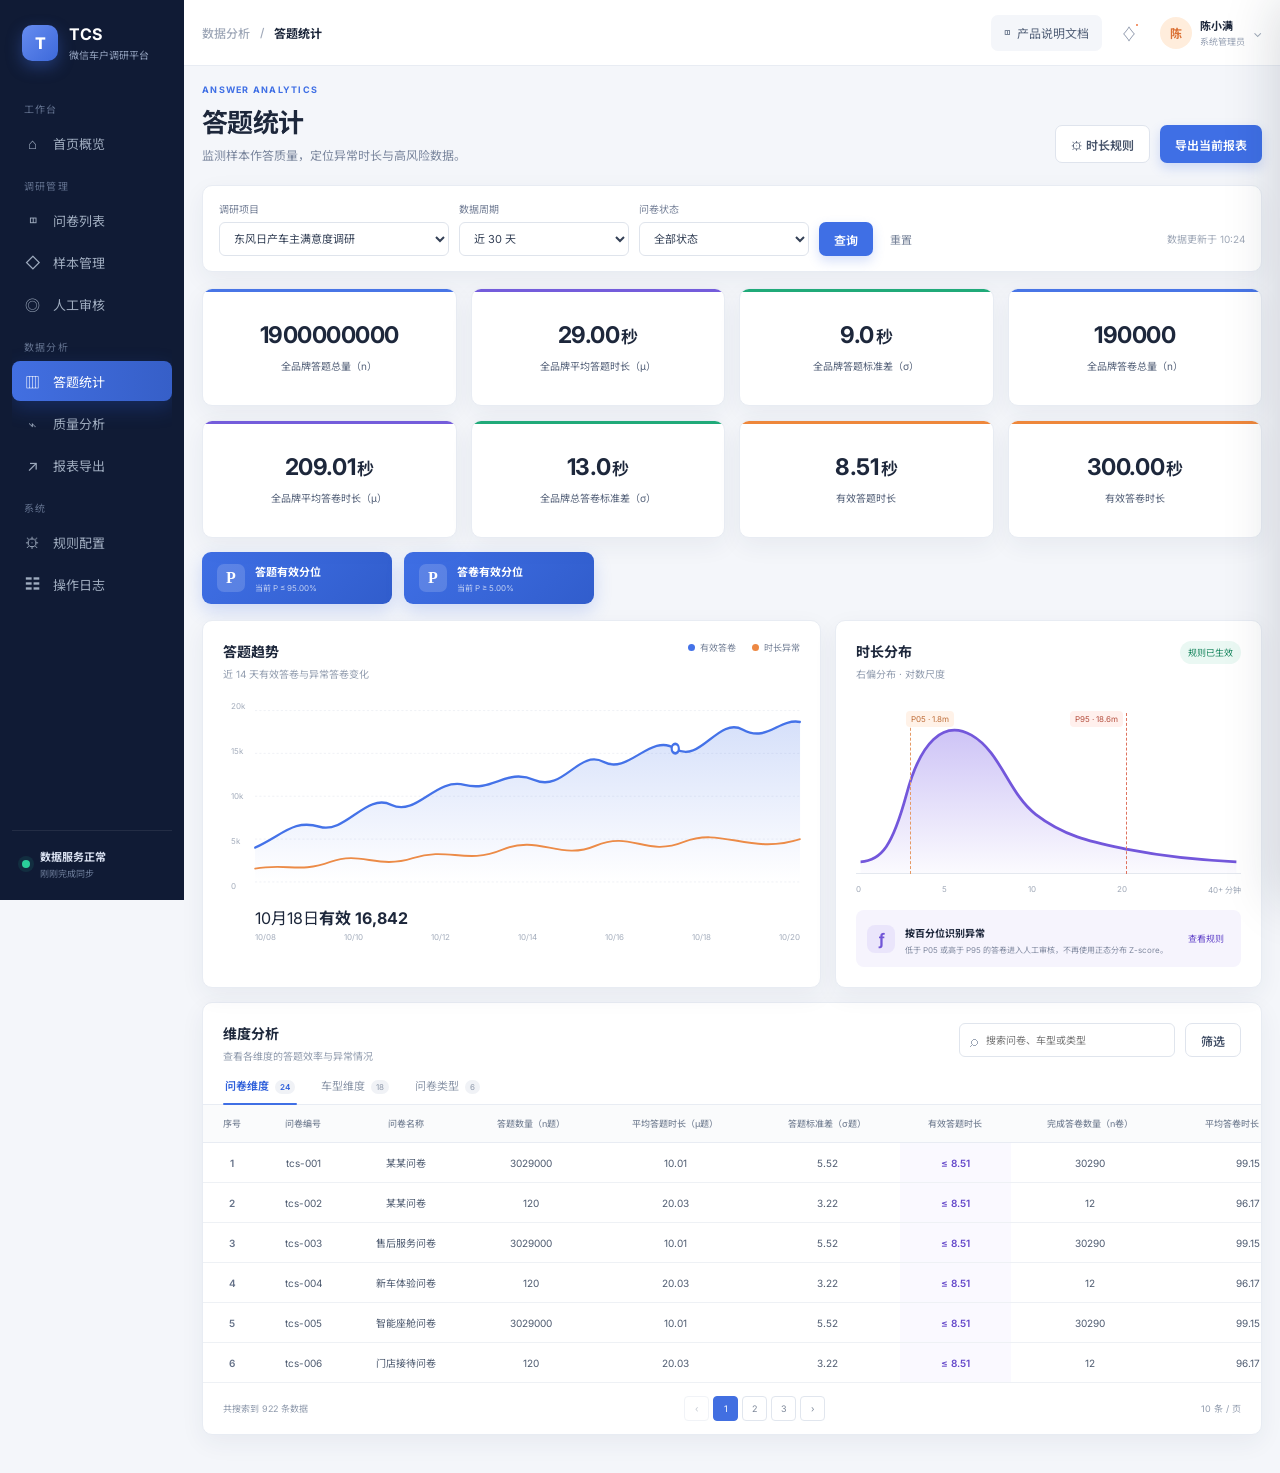
==== commit 0b29024f: "Fix chart tooltip aspect ratio (index.html)" ====
--- a/answer-statistics/index.html
+++ b/answer-statistics/index.html
@@ -131,8 +131,9 @@
                   <path class="area" d="M0,154 C40,140 54,124 90,132 S155,96 190,109 S252,80 292,88 S350,70 390,83 S452,50 486,64 S552,33 586,50 S646,16 680,30 S730,18 760,22 L760,190 L0,190Z"/>
                   <path class="line-main" d="M0,154 C40,140 54,124 90,132 S155,96 190,109 S252,80 292,88 S350,70 390,83 S452,50 486,64 S552,33 586,50 S646,16 680,30 S730,18 760,22"/>
                   <path class="line-alert" d="M0,176 C45,170 62,181 105,169 S170,177 220,165 S294,172 345,156 S425,168 475,152 S545,164 598,148 S690,162 760,145"/>
-                  <circle class="focus-dot" cx="586" cy="50" r="5"/><g class="chart-tip"><rect x="523" y="8" width="126" height="49" rx="8"/><text x="537" y="28">10月18日</text><text x="537" y="46">有效 16,842</text></g>
+                  <circle class="focus-dot" cx="586" cy="50" r="5"/>
                 </svg>
+                <div class="chart-float-tip" aria-label="10月18日，有效答卷16842"><span>10月18日</span><strong>有效 16,842</strong></div>
                 <div class="x-labels"><span>10/08</span><span>10/10</span><span>10/12</span><span>10/14</span><span>10/16</span><span>10/18</span><span>10/20</span></div>
               </div>
             </article>
--- a/answer-statistics/overrides.css
+++ b/answer-statistics/overrides.css
@@ -708,3 +708,128 @@
     padding: 18px 18px 38px;
   }
 }
+
+/* 2560 × 1318 one-screen dashboard */
+@media (min-width: 2200px) {
+  .topbar {
+    height: 56px;
+    padding-left: 24px;
+    padding-right: 24px;
+  }
+
+  .content {
+    padding: 16px 24px 20px;
+  }
+
+  .page-heading {
+    margin-bottom: 12px;
+  }
+
+  .page-heading h1 {
+    margin-bottom: 4px;
+    font-size: 24px;
+  }
+
+  .eyebrow {
+    margin-bottom: 4px;
+  }
+
+  .filter-card {
+    padding: 10px 14px;
+    margin-bottom: 10px;
+  }
+
+  .metrics {
+    grid-template-columns: repeat(8, minmax(0, 1fr));
+    gap: 10px;
+    margin: 10px 0;
+  }
+
+  .metric-card.precise {
+    min-height: 94px;
+    padding: 16px 8px 14px;
+  }
+
+  .metric-card.precise strong {
+    margin-bottom: 8px;
+    font-size: 20px;
+  }
+
+  .metric-card.precise strong em {
+    font-size: 14px;
+  }
+
+  .percentile-actions {
+    margin: 0 0 10px;
+    gap: 10px;
+  }
+
+  .percentile-button {
+    min-width: 178px;
+    padding: 8px 12px;
+  }
+
+  .insight-grid {
+    gap: 10px;
+    margin-bottom: 10px;
+  }
+
+  .chart-panel,
+  .distribution-panel {
+    padding: 15px 16px;
+  }
+
+  .chart-wrap {
+    height: 202px;
+    margin-top: 13px;
+  }
+
+  .chart-wrap svg {
+    height: 174px;
+  }
+
+  .y-labels {
+    height: 164px;
+  }
+
+  .distribution-chart {
+    height: 174px;
+    margin-top: 9px;
+  }
+
+  .distribution-chart svg {
+    height: 151px;
+  }
+
+  .rule-summary {
+    margin-top: 8px;
+    padding: 8px 10px;
+  }
+
+  .table-head {
+    padding: 13px 16px 9px;
+  }
+
+  .tabs {
+    padding: 0 16px;
+  }
+
+  .tab {
+    padding-bottom: 8px;
+  }
+
+  #dimensionTable th,
+  #dimensionTable td {
+    padding: 8px 9px;
+    line-height: 1.35;
+  }
+
+  .pagination {
+    padding: 8px 16px;
+  }
+
+  .pagination button {
+    width: 23px;
+    height: 23px;
+  }
+}
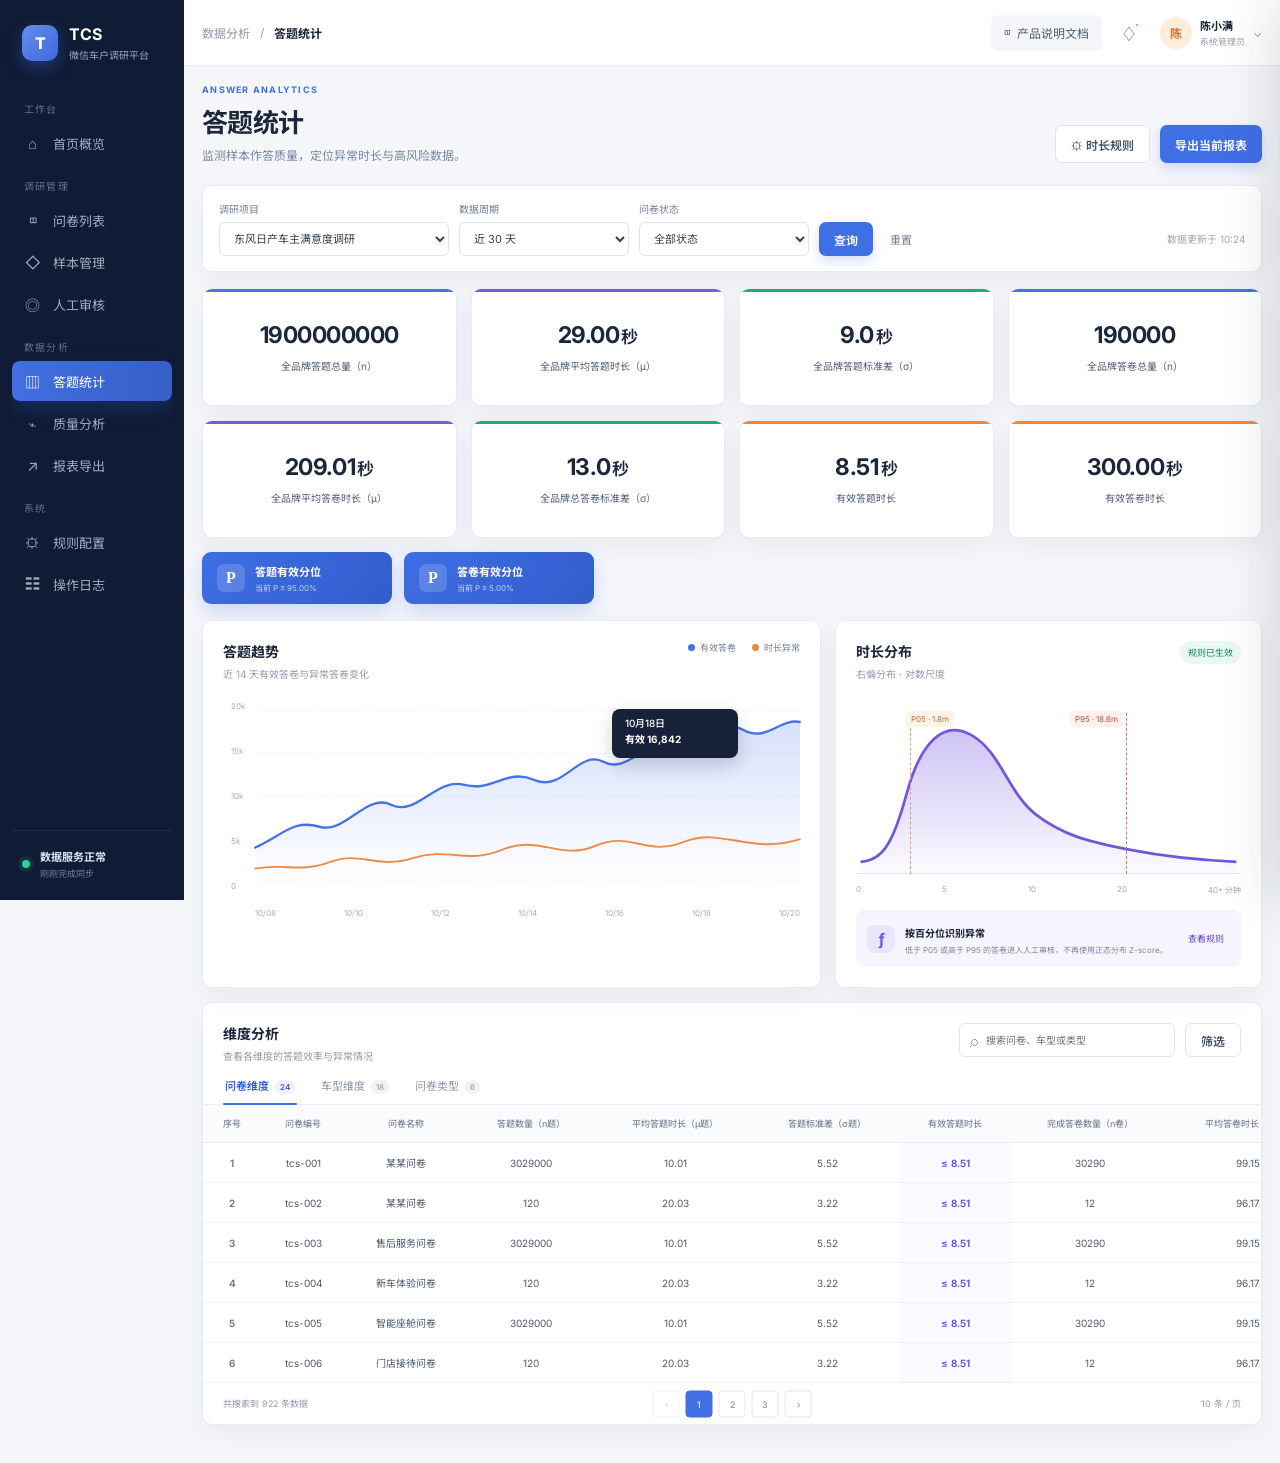
==== commit cea364a1: "Rename pending review status" ====
--- a/answer-statistics/index.html
+++ b/answer-statistics/index.html
@@ -250,7 +250,7 @@
 
             <h4>4.6 异常率与人工审核</h4>
             <div class="doc-formula wide"><span>答卷时长异常率</span><strong>异常率 = (∑<sub>k=1</sub><sup>n卷</sup> 异常<sub>k</sub> / n<sub>卷</sub>) × 100%</strong><small>分母仅包含满足当前筛选条件的有效完成答卷。</small></div>
-            <dl class="field-list"><div><dt>正常</dt><dd>P卷高于配置下限，保留正常状态。</dd></div><div><dt>异常</dt><dd>P卷不高于配置下限，标记为答题过快或疑似乱答，并进入人工审核。</dd></div><div><dt>待观察</dt><dd>样本不足或 σ = 0，无法稳定计算分位时不自动判异常。</dd></div></dl>
+            <dl class="field-list"><div><dt>正常</dt><dd>P卷高于配置下限，保留正常状态。</dd></div><div><dt>异常</dt><dd>P卷不高于配置下限，标记为答题过快或疑似乱答，并进入人工审核。</dd></div><div><dt>待定</dt><dd>样本不足或 σ = 0，无法稳定计算分位时不自动判异常。</dd></div></dl>
 
             <div class="callout amber"><strong>计算注意事项</strong><p>所有时长必须先统一单位；同一指标应按车型、问卷版本等同质分组计算。实际数据明显右偏时使用经验 Qₚ，不应直接用 μ ± zσ 替代。</p></div>
             <p class="doc-note">页面说明版本：V1.6 · 更新时间：2026-10-23</p>
@@ -301,7 +301,7 @@
       <div class="doc-formula-grid"><div class="doc-formula"><span>答卷平均时长</span><strong>μ<sub>卷</sub> = 1/n<sub>卷</sub> · ∑ y<sub>j</sub></strong></div><div class="doc-formula"><span>答卷标准差</span><strong>σ<sub>卷</sub> = √[1/n<sub>卷</sub> · ∑(y<sub>i</sub> − μ<sub>卷</sub>)²]</strong></div><div class="doc-formula"><span>答卷 Z 值</span><strong>Z<sub>卷</sub> = (y<sub>i</sub> − μ<sub>卷</sub>) / σ<sub>卷</sub></strong></div><div class="doc-formula"><span>答卷分位</span><strong>P<sub>卷</sub> = Φ(Z<sub>卷</sub>)</strong></div></div>
       <div class="formula-card"><span>默认审核规则</span><strong>P<sub>卷</sub> ≤ 5.00% → 异常回答</strong><small>异常原因：答题过快或疑似乱回答；进入人工审核表单并高亮展示。</small></div>
       <h4>审核输出</h4>
-      <table class="doc-table"><thead><tr><th>结果</th><th>条件</th><th>页面处理</th></tr></thead><tbody><tr><td><span class="doc-status danger">异常</span></td><td>P卷 ≤ 配置下限</td><td>高亮并进入人工审核</td></tr><tr><td><span class="doc-status success">正常</span></td><td>P卷 &gt; 配置下限</td><td>保留正常状态</td></tr><tr><td><span class="doc-status muted">待观察</span></td><td>样本不足或 σ = 0</td><td>不自动判定，提示复核</td></tr></tbody></table>
+      <table class="doc-table"><thead><tr><th>结果</th><th>条件</th><th>页面处理</th></tr></thead><tbody><tr><td><span class="doc-status danger">异常</span></td><td>P卷 ≤ 配置下限</td><td>高亮并进入人工审核</td></tr><tr><td><span class="doc-status success">正常</span></td><td>P卷 &gt; 配置下限</td><td>保留正常状态</td></tr><tr><td><span class="doc-status muted">待定</span></td><td>样本不足或 σ = 0</td><td>不自动判定，提示复核</td></tr></tbody></table>
     </section>
     <section class="doc-section" id="incremental">
       <h3>5. 历史统计量的补偿计算</h3>
@@ -314,7 +314,7 @@
       <h3>6. 字段与配置口径</h3>
       <table class="doc-table"><thead><tr><th>字段</th><th>含义</th><th>单位/默认值</th></tr></thead><tbody><tr><td>xᵢ</td><td>某 VIN 的单次题目实际作答时长</td><td>秒</td></tr><tr><td>yᵢ</td><td>完成异常替代后的单份问卷推定时长</td><td>分钟</td></tr><tr><td>n题 / n卷</td><td>答题记录数 / 完成答卷数</td><td>条</td></tr><tr><td>μ题 / σ题</td><td>题目级平均时长 / 标准差</td><td>秒</td></tr><tr><td>μ卷 / σ卷</td><td>答卷级平均时长 / 标准差</td><td>分钟</td></tr><tr><td>P题上限</td><td>题目超长记录的分位阈值</td><td>95.00%</td></tr><tr><td>P卷下限</td><td>过快答卷的审核阈值</td><td>5.00%</td></tr></tbody></table>
       <h4>边界与降级策略</h4>
-      <ul><li>σ = 0 时不可计算 Z 值，记录进入“待观察”，不自动判断异常。</li><li>有效样本少于 200 时回退至同问卷类型近 90 天基线；少于 50 时仅提示。</li><li>缺失、负值、未完成和超时中断记录不进入统计样本。</li><li>阈值修改后记录规则版本，历史结果不静默覆盖，支持重新回放。</li></ul>
+      <ul><li>σ = 0 时不可计算 Z 值，记录进入“待定”，不自动判断异常。</li><li>有效样本少于 200 时回退至同问卷类型近 90 天基线；少于 50 时仅提示。</li><li>缺失、负值、未完成和超时中断记录不进入统计样本。</li><li>阈值修改后记录规则版本，历史结果不静默覆盖，支持重新回放。</li></ul>
       <p class="doc-note">文档版本：V1.4 · 更新时间：2026-10-22 · 负责人：数据产品组</p>
     </section>
   </div>
--- a/answer-statistics/overrides.css
+++ b/answer-statistics/overrides.css
@@ -833,3 +833,68 @@
     height: 23px;
   }
 }
+
+/* Fixed-ratio trend chart tooltip */
+.chart-float-tip {
+  position: absolute;
+  z-index: 3;
+  top: 8px;
+  left: 77.1%;
+  width: 126px;
+  min-height: 49px;
+  padding: 8px 13px;
+  border-radius: 8px;
+  background: #17213a;
+  color: #fff;
+  box-shadow: 0 7px 18px rgba(23, 33, 58, .2);
+  transform: translateX(-50%);
+  pointer-events: none;
+}
+
+.chart-float-tip span,
+.chart-float-tip strong {
+  display: block;
+  white-space: nowrap;
+  line-height: 1.3;
+}
+
+.chart-float-tip span {
+  font-size: 10px;
+  font-weight: 500;
+}
+
+.chart-float-tip strong {
+  margin-top: 3px;
+  font-size: 10px;
+  font-weight: 700;
+}
+
+/* Center table pagination controls */
+.pagination {
+  position: relative;
+  min-height: 41px;
+}
+
+.pagination > div {
+  position: absolute;
+  left: 50%;
+  top: 50%;
+  gap: 6px;
+  transform: translate(-50%, -50%);
+}
+
+.pagination button {
+  width: 27px;
+  height: 27px;
+}
+
+@media (min-width: 2200px) {
+  .pagination {
+    min-height: 39px;
+  }
+
+  .pagination button {
+    width: 27px;
+    height: 27px;
+  }
+}
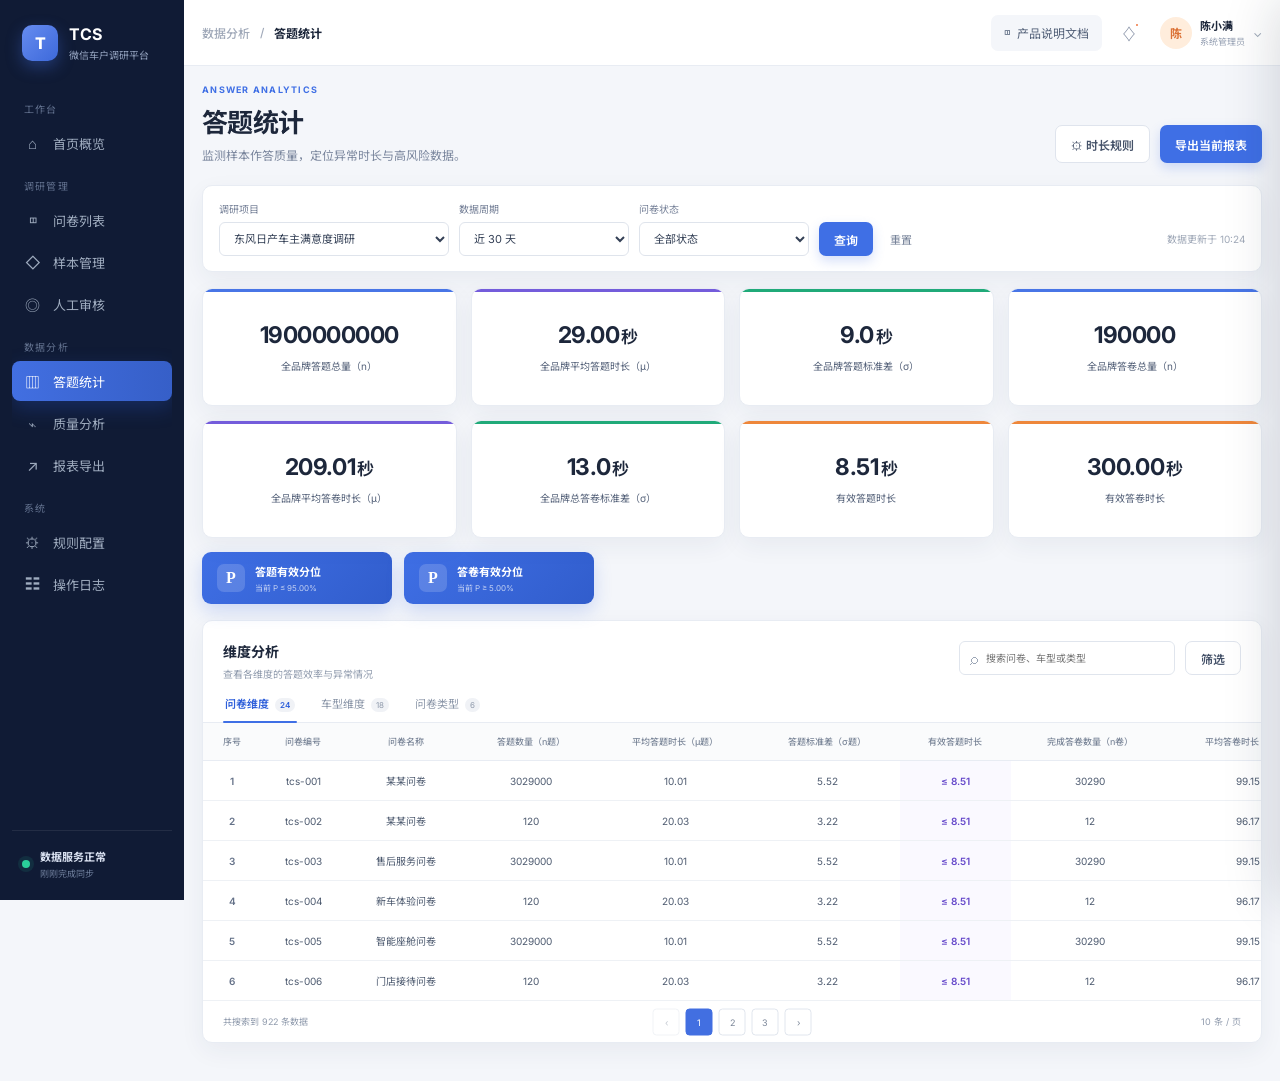
==== commit b9fb954d: "Hide answer trend and duration distribution sections" ====
--- a/answer-statistics/index.html
+++ b/answer-statistics/index.html
@@ -117,42 +117,6 @@
             </button>
           </section>
 
-          <section class="insight-grid">
-            <article class="panel chart-panel">
-              <div class="panel-head">
-                <div><h2>答题趋势</h2><p>近 14 天有效答卷与异常答卷变化</p></div>
-                <div class="legend"><span><i class="blue"></i>有效答卷</span><span><i class="orange"></i>时长异常</span></div>
-              </div>
-              <div class="chart-wrap">
-                <div class="y-labels"><span>20k</span><span>15k</span><span>10k</span><span>5k</span><span>0</span></div>
-                <svg id="trendChart" viewBox="0 0 760 210" preserveAspectRatio="none" role="img" aria-label="答题趋势折线图">
-                  <defs><linearGradient id="areaBlue" x1="0" y1="0" x2="0" y2="1"><stop offset="0" stop-color="#4472e8" stop-opacity=".22"/><stop offset="1" stop-color="#4472e8" stop-opacity="0"/></linearGradient></defs>
-                  <g class="grid-lines"><line x1="0" y1="10" x2="760" y2="10"/><line x1="0" y1="55" x2="760" y2="55"/><line x1="0" y1="100" x2="760" y2="100"/><line x1="0" y1="145" x2="760" y2="145"/><line x1="0" y1="190" x2="760" y2="190"/></g>
-                  <path class="area" d="M0,154 C40,140 54,124 90,132 S155,96 190,109 S252,80 292,88 S350,70 390,83 S452,50 486,64 S552,33 586,50 S646,16 680,30 S730,18 760,22 L760,190 L0,190Z"/>
-                  <path class="line-main" d="M0,154 C40,140 54,124 90,132 S155,96 190,109 S252,80 292,88 S350,70 390,83 S452,50 486,64 S552,33 586,50 S646,16 680,30 S730,18 760,22"/>
-                  <path class="line-alert" d="M0,176 C45,170 62,181 105,169 S170,177 220,165 S294,172 345,156 S425,168 475,152 S545,164 598,148 S690,162 760,145"/>
-                  <circle class="focus-dot" cx="586" cy="50" r="5"/>
-                </svg>
-                <div class="chart-float-tip" aria-label="10月18日，有效答卷16842"><span>10月18日</span><strong>有效 16,842</strong></div>
-                <div class="x-labels"><span>10/08</span><span>10/10</span><span>10/12</span><span>10/14</span><span>10/16</span><span>10/18</span><span>10/20</span></div>
-              </div>
-            </article>
-
-            <article class="panel distribution-panel">
-              <div class="panel-head"><div><h2>时长分布</h2><p>右偏分布 · 对数尺度</p></div><span class="live-tag">规则已生效</span></div>
-              <div class="distribution-chart">
-                <div class="threshold p05"><span>P05 · 1.8m</span></div>
-                <div class="threshold p95"><span>P95 · 18.6m</span></div>
-                <svg viewBox="0 0 420 190" preserveAspectRatio="none" aria-label="右偏时长分布曲线">
-                  <defs><linearGradient id="distArea" x1="0" y1="0" x2="0" y2="1"><stop offset="0" stop-color="#7d63e7" stop-opacity=".38"/><stop offset="1" stop-color="#7d63e7" stop-opacity=".03"/></linearGradient></defs>
-                  <path d="M5,178 C28,177 40,160 55,106 C70,50 95,25 126,42 C158,60 166,104 196,127 C229,152 260,157 298,165 C334,172 370,176 415,178 L415,190 L5,190Z" fill="url(#distArea)"/>
-                  <path d="M5,178 C28,177 40,160 55,106 C70,50 95,25 126,42 C158,60 166,104 196,127 C229,152 260,157 298,165 C334,172 370,176 415,178" fill="none" stroke="#7357db" stroke-width="3"/>
-                </svg>
-                <div class="dist-axis"><span>0</span><span>5</span><span>10</span><span>20</span><span>40+ 分钟</span></div>
-              </div>
-              <div class="rule-summary"><span class="rule-icon">ƒ</span><div><strong>按百分位识别异常</strong><p>低于 P05 或高于 P95 的答卷进入人工审核，不再使用正态分布 Z-score。</p></div><button id="detailRuleButton">查看规则</button></div>
-            </article>
-          </section>
 
           <section class="panel data-panel">
             <div class="panel-head table-head">
@@ -189,13 +153,13 @@
           <section class="doc-section" id="page-overview">
             <h3>1. 功能概述</h3>
             <p>答题统计用于从问卷、车型和问卷类型三个维度，监控答卷规模、作答效率与异常质量，帮助审核人员快速定位需要复核的样本。</p>
-            <div class="callout blue"><strong>页面定位</strong><p>页面集中展示品牌级核心指标、答题趋势、时长分布及三个业务维度的明细列表，并提供有效分位配置入口。</p></div>
-            <div class="doc-scope-grid"><div><span>01</span><strong>总览指标</strong><small>查看答题量、答卷量、均值、标准差和有效时长。</small></div><div><span>02</span><strong>趋势与分布</strong><small>观察有效答卷变化及右偏长尾时长分布。</small></div><div><span>03</span><strong>维度明细</strong><small>按问卷、车型、问卷类型定位异常数据。</small></div></div>
+            <div class="callout blue"><strong>页面定位</strong><p>页面集中展示品牌级核心指标及三个业务维度的明细列表，并提供有效分位配置入口。</p></div>
+            <div class="doc-scope-grid"><div><span>01</span><strong>总览指标</strong><small>查看答题量、答卷量、均值、标准差和有效时长。</small></div><div><span>02</span><strong>分位配置</strong><small>配置题目级上分位与答卷级下分位阈值。</small></div><div><span>03</span><strong>维度明细</strong><small>按问卷、车型、问卷类型定位异常数据。</small></div></div>
           </section>
           <section class="doc-section" id="page-operation">
             <h3>2. 页面操作说明</h3>
             <h4>查询与查看</h4>
-            <ol><li>选择调研项目、数据周期和问卷状态，点击「查询」刷新当前统计结果。</li><li>在关键指标区查看全品牌答题与答卷的数量、均值、标准差和有效时长。</li><li>通过答题趋势与时长分布识别波动，再切换问卷、车型或问卷类型查看明细。</li><li>使用列表搜索、筛选和分页定位目标记录；需要留存时可导出当前报表。</li></ol>
+            <ol><li>选择调研项目、数据周期和问卷状态，点击「查询」刷新当前统计结果。</li><li>在关键指标区查看全品牌答题与答卷的数量、均值、标准差和有效时长。</li><li>通过答题与答卷有效分位配置调整时长判断阈值，再切换问卷、车型或问卷类型查看明细。</li><li>使用列表搜索、筛选和分页定位目标记录；需要留存时可导出当前报表。</li></ol>
             <h4>分位配置</h4>
             <ul><li>点击「答题有效分位」设置题目级分位上限，默认 P ≤ 95.00%。</li><li>点击「答卷有效分位」设置答卷级分位下限，默认 P ≥ 5.00%。</li><li>确认后配置保存在当前浏览器，并同步更新按钮中的当前值。</li></ul>
           </section>
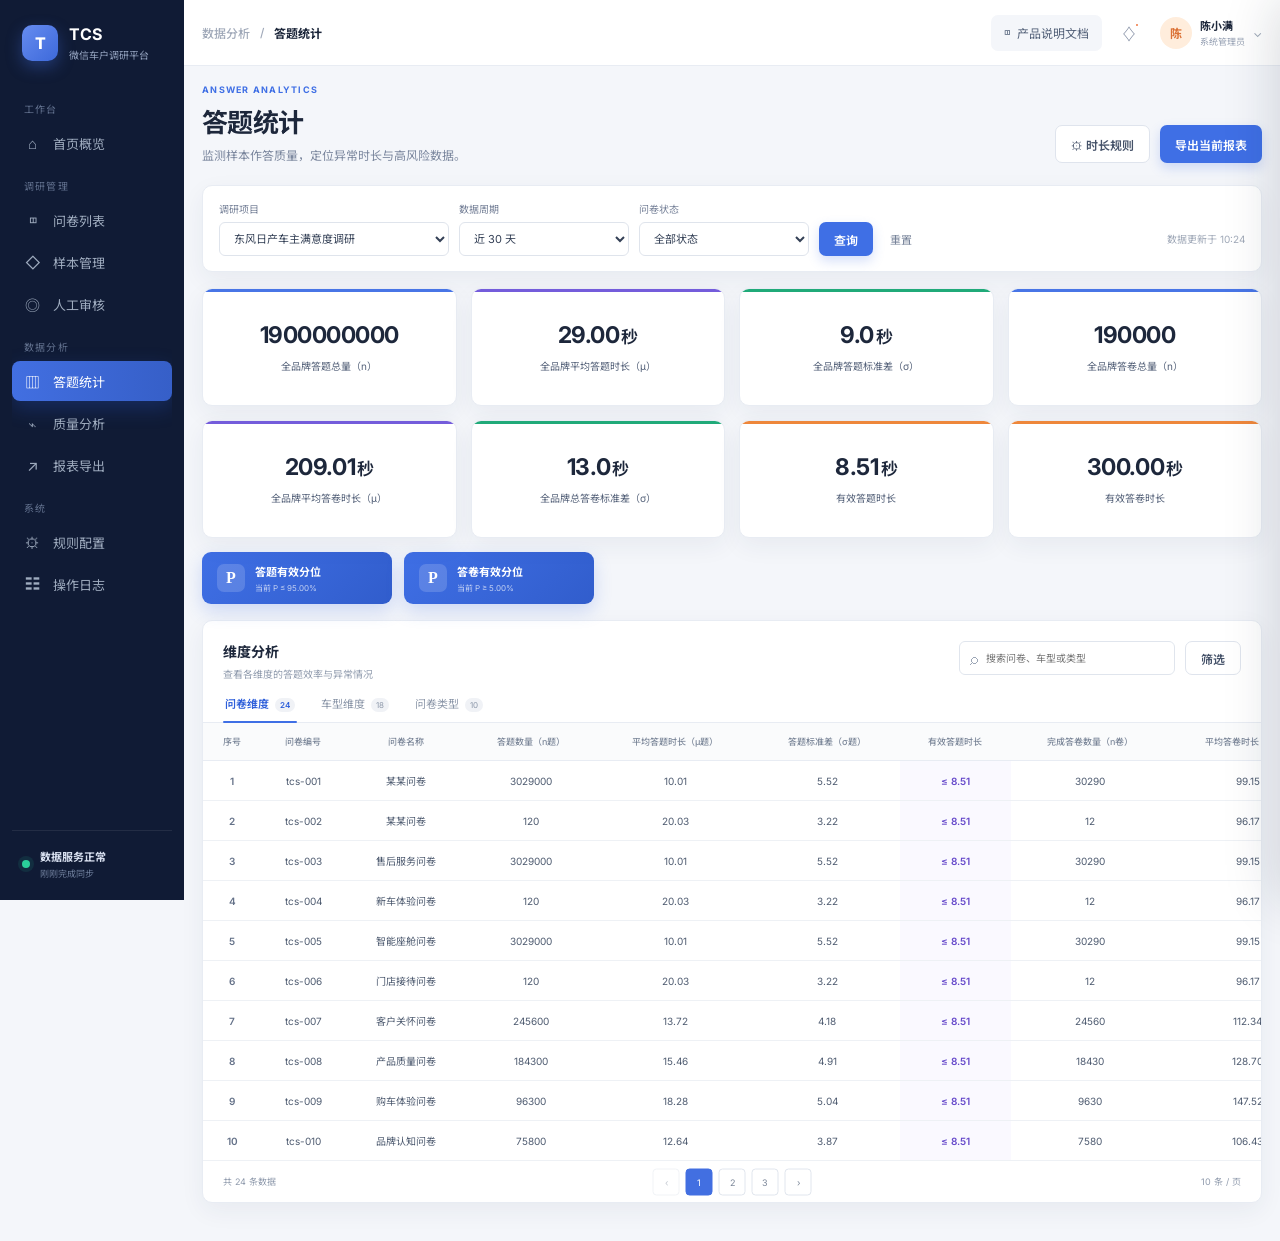
==== commit 8f3e3a47: "Make dimension pagination controls dynamic" ====
--- a/answer-statistics/index.html
+++ b/answer-statistics/index.html
@@ -126,7 +126,7 @@
             <div class="tabs" role="tablist">
               <button class="tab active" data-tab="question">问卷维度 <span>24</span></button>
               <button class="tab" data-tab="vehicle">车型维度 <span>18</span></button>
-              <button class="tab" data-tab="type">问卷类型 <span>6</span></button>
+              <button class="tab" data-tab="type">问卷类型 <span>10</span></button>
             </div>
             <div class="table-wrap">
               <table id="dimensionTable" class="question-table">
@@ -134,7 +134,7 @@
                 <tbody id="dataRows"></tbody>
               </table>
             </div>
-            <div class="pagination"><span id="resultCount">共 24 条数据</span><div><button disabled>‹</button><button class="current">1</button><button>2</button><button>3</button><button>›</button></div><span>10 条 / 页</span></div>
+            <div class="pagination"><span id="resultCount">共 24 条数据</span><div id="paginationButtons"></div><span>10 条 / 页</span></div>
           </section>
         </div>
       </main>
